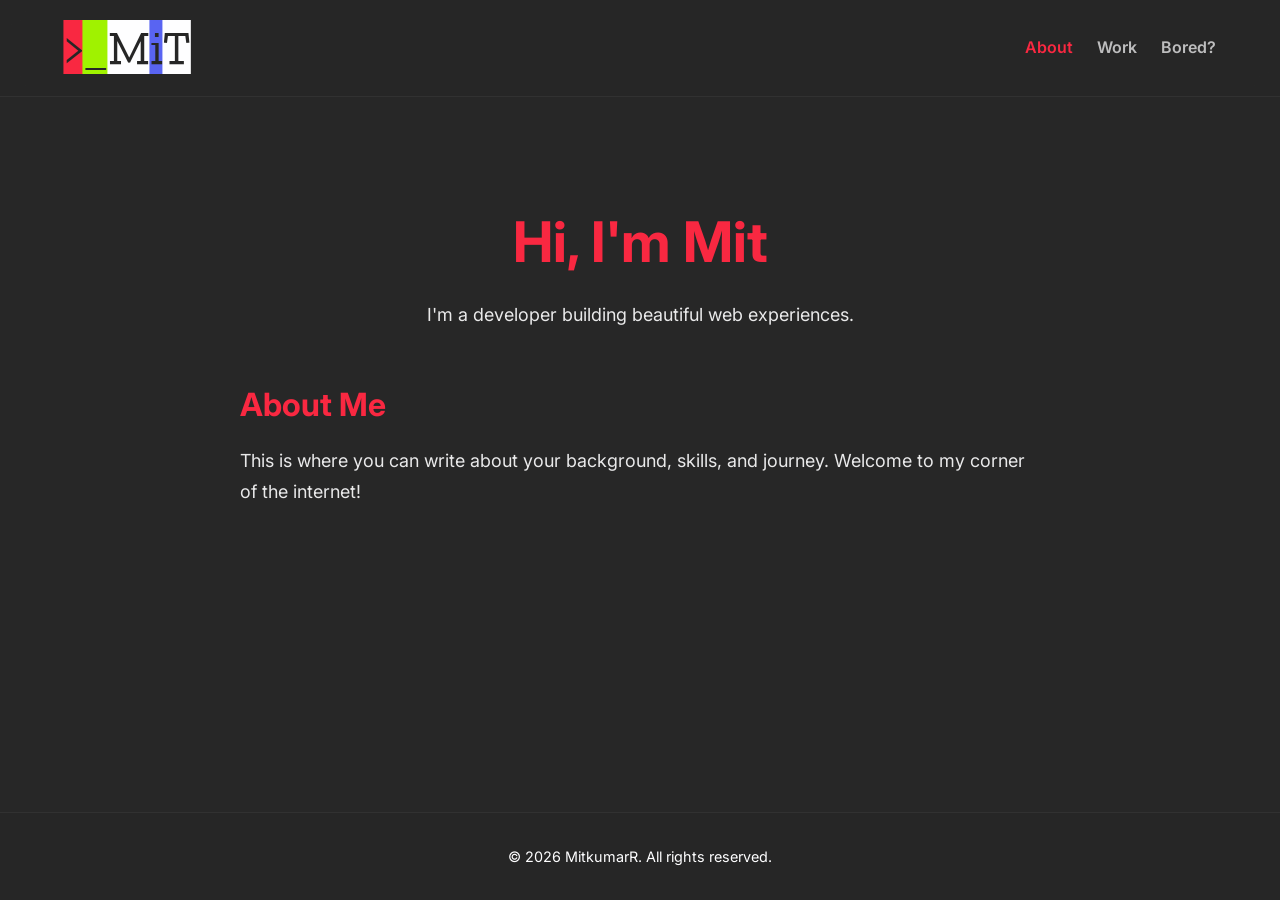
==== index.html @ 23f815d8 "Add Pages and components" ====
<!DOCTYPE html>
<html lang="en">
<head>
    <meta charset="UTF-8">
    <meta name="viewport" content="width=device-width, initial-scale=1.0">
    <title>MitkumarR - Portfolio</title>
    <link rel="preconnect" href="https://fonts.googleapis.com">
    <link rel="preconnect" href="https://fonts.gstatic.com" crossorigin>
    <link href="https://fonts.googleapis.com/css2?family=Inter:wght@400;600;700&family=Zilla+Slab+Highlight:wght@400&display=swap" rel="stylesheet">
    <link rel="stylesheet" href="style.css">
</head>
<body>
    <div id="header-placeholder"></div>

    <main>
        <div id="content-area" style="transition: opacity 0.2s ease; width: 100%;">
            <!-- Dynamic content will be loaded here -->
        </div>
    </main>

    <div id="footer-placeholder"></div>

    <script src="main.js"></script>
</body>
</html>
---- style.css ----
:root {
    --bg-color: #272727;
    --text-color: #FEFEFF;
    --primary-color: #F92841; /* Default to About color */
    --secondary-bg: rgba(39, 39, 39, 0.5); /* Slightly darker/transparent for footer */
    --border-radius: 12px;
    --transition-speed: 0.3s;
    --font-family: 'Inter', system-ui, -apple-system, sans-serif;
}

* {
    box-sizing: border-box;
    margin: 0;
    padding: 0;
}

body {
    font-family: var(--font-family);
    background-color: var(--bg-color);
    color: var(--text-color);
    line-height: 1.6;
    min-height: 100vh;
    display: flex;
    flex-direction: column;
}

::selection {
    background-color: var(--primary-color);
    color: var(--bg-color);
}

header {
    display: flex;
    justify-content: space-between;
    align-items: center;
    padding: 1.5rem 5%;
    background-color: rgba(39, 39, 39, 0.6);
    backdrop-filter: blur(12px);
    -webkit-backdrop-filter: blur(12px);
    border-bottom: 1px solid rgba(254, 254, 255, 0.05);
    position: sticky;
    top: 0;
    z-index: 100;
}

.logo {
    font-family: 'Zilla Slab Highlight', serif;
    font-size: 48px;
    font-weight: 400;
    line-height: 1;
    display: inline-block;
}

.logo span {
    display: inline-block;
    transform-origin: center;
}

.logo:hover span {
    animation: cnSpin 0.6s cubic-bezier(0.68, -0.55, 0.265, 1.55) forwards;
}

.logo:hover span:nth-child(1) { animation-delay: 0s; }
.logo:hover span:nth-child(2) { animation-delay: 0.1s; }
.logo:hover span:nth-child(3) { animation-delay: 0.2s; }
.logo:hover span:nth-child(4) { animation-delay: 0.3s; }
.logo:hover span:nth-child(5) { animation-delay: 0.4s; }

@keyframes cnSpin {
    0% { transform: perspective(400px) rotateX(0deg) scale(1); }
    50% { transform: perspective(400px) rotateX(180deg) scale(1.3); }
    100% { transform: perspective(400px) rotateX(360deg) scale(1); }
}

nav {
    display: flex;
    align-items: center;
}

.nav-links {
    display: flex;
    gap: 1.5rem;
}

.nav-links a {
    text-decoration: none;
    color: var(--text-color);
    font-weight: 600;
    transition: color 0.2s ease;
    font-size: 1rem;
    opacity: 0.7;
}

.nav-links a:hover, .nav-links a.active {
    opacity: 1;
}

/* Specific Hover & Active Colors for Nav Links */
.nav-links a[href="#aboutme"]:hover, .nav-links a[href="#aboutme"].active {
    color: #F92841;
}

.nav-links a[href="#mywork"]:hover, .nav-links a[href="#mywork"].active {
    color: #A0F200;
}

.nav-links a[href="#bored"]:hover, .nav-links a[href="#bored"].active {
    color: #5964F2;
}

main {
    flex-grow: 1;
    padding: 5rem 5%;
    display: flex;
    flex-direction: column;
    align-items: center;
    text-align: center;
}

/* Page Content */
.page-content {
    animation: fadeIn 0.5s ease-out;
    text-align: left;
    max-width: 800px;
    width: 100%;
    margin: 0 auto;
    padding: 2rem 0;
}

.page-content h1, .page-content h2 {
    color: var(--primary-color);
    margin-bottom: 1.5rem;
    transition: color var(--transition-speed) ease;
}

.page-content h1 {
    font-size: 3.5rem;
    font-weight: 700;
    line-height: 1.2;
}

.page-content p {
    font-size: 1.125rem;
    color: var(--text-color);
    line-height: 1.7;
    opacity: 0.9;
}

@keyframes fadeIn {
    from {
        opacity: 0;
        transform: translateY(20px);
    }
    to {
        opacity: 1;
        transform: translateY(0);
    }
}

footer {
    padding: 2rem 5%;
    text-align: center;
    background-color: var(--secondary-bg);
    color: var(--text-color);
    margin-top: auto;
    font-size: 0.9rem;
    border-top: 1px solid rgba(254, 254, 255, 0.05);
}
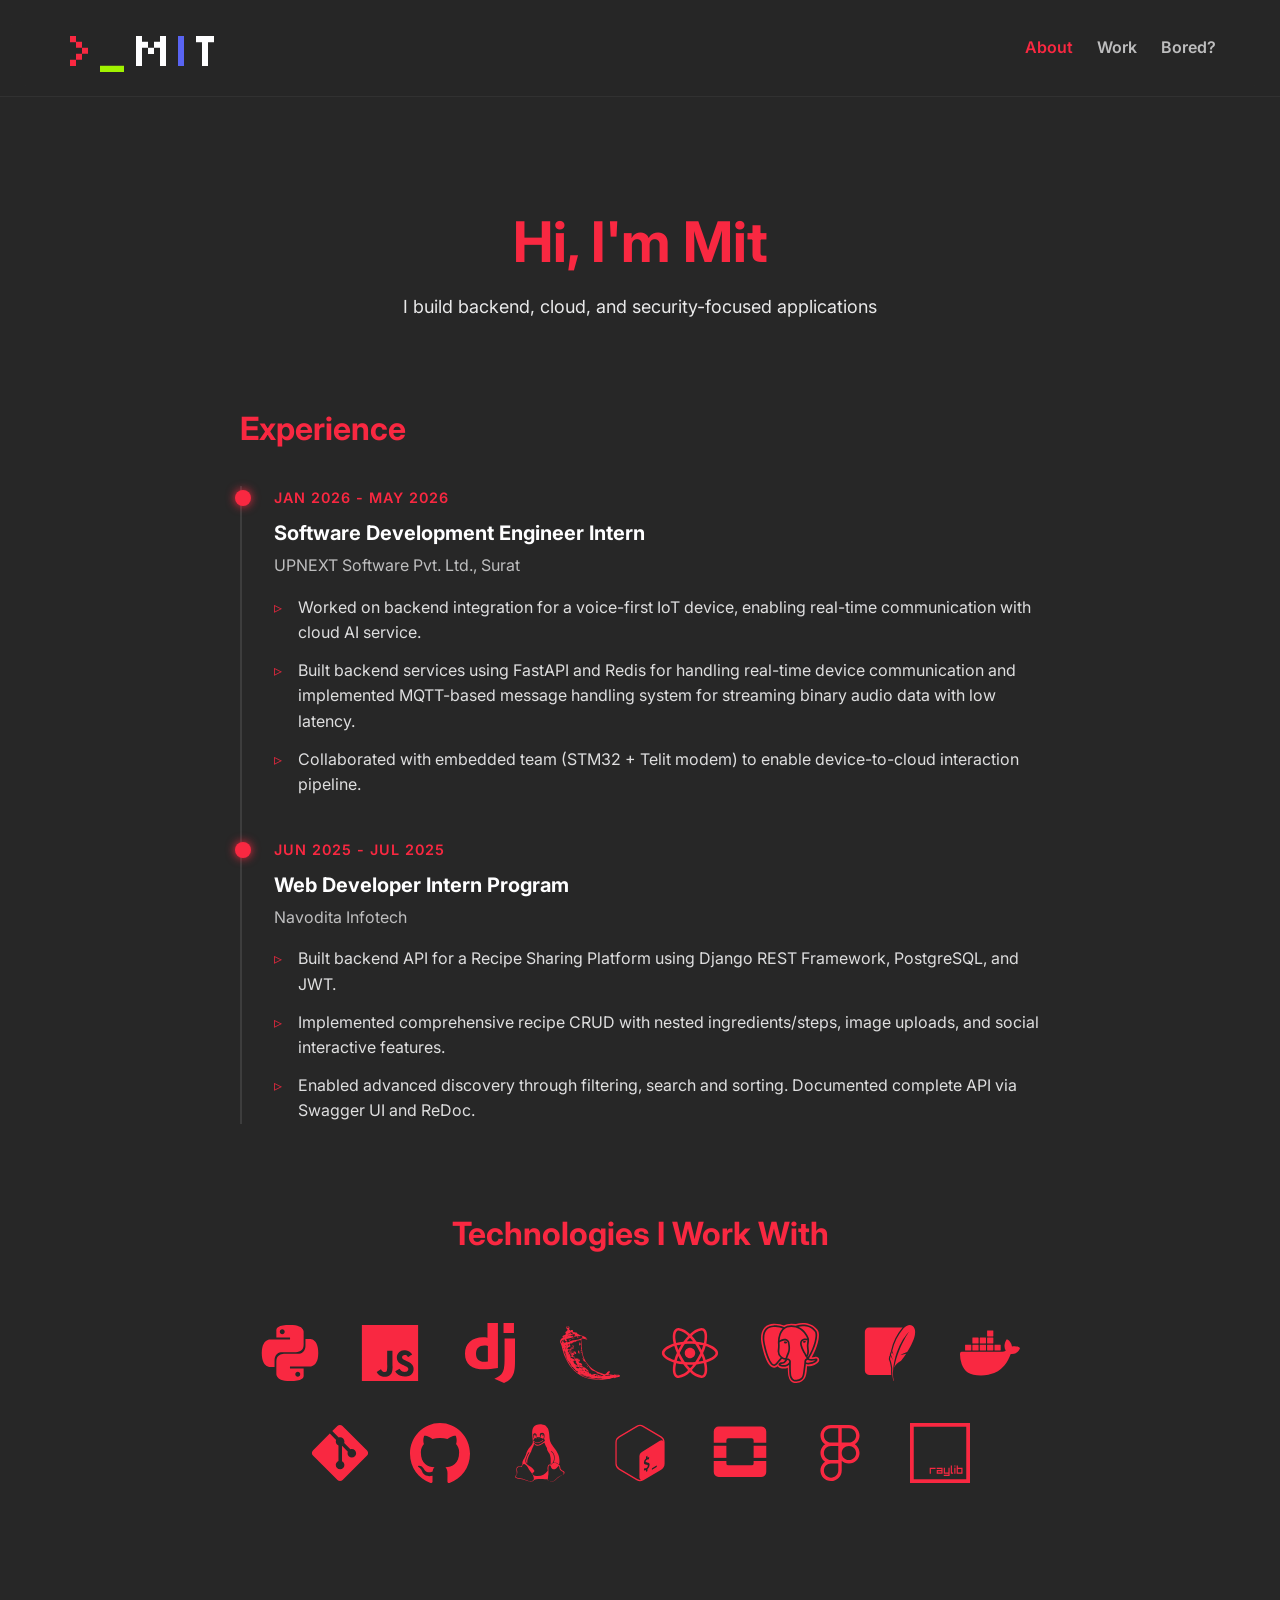
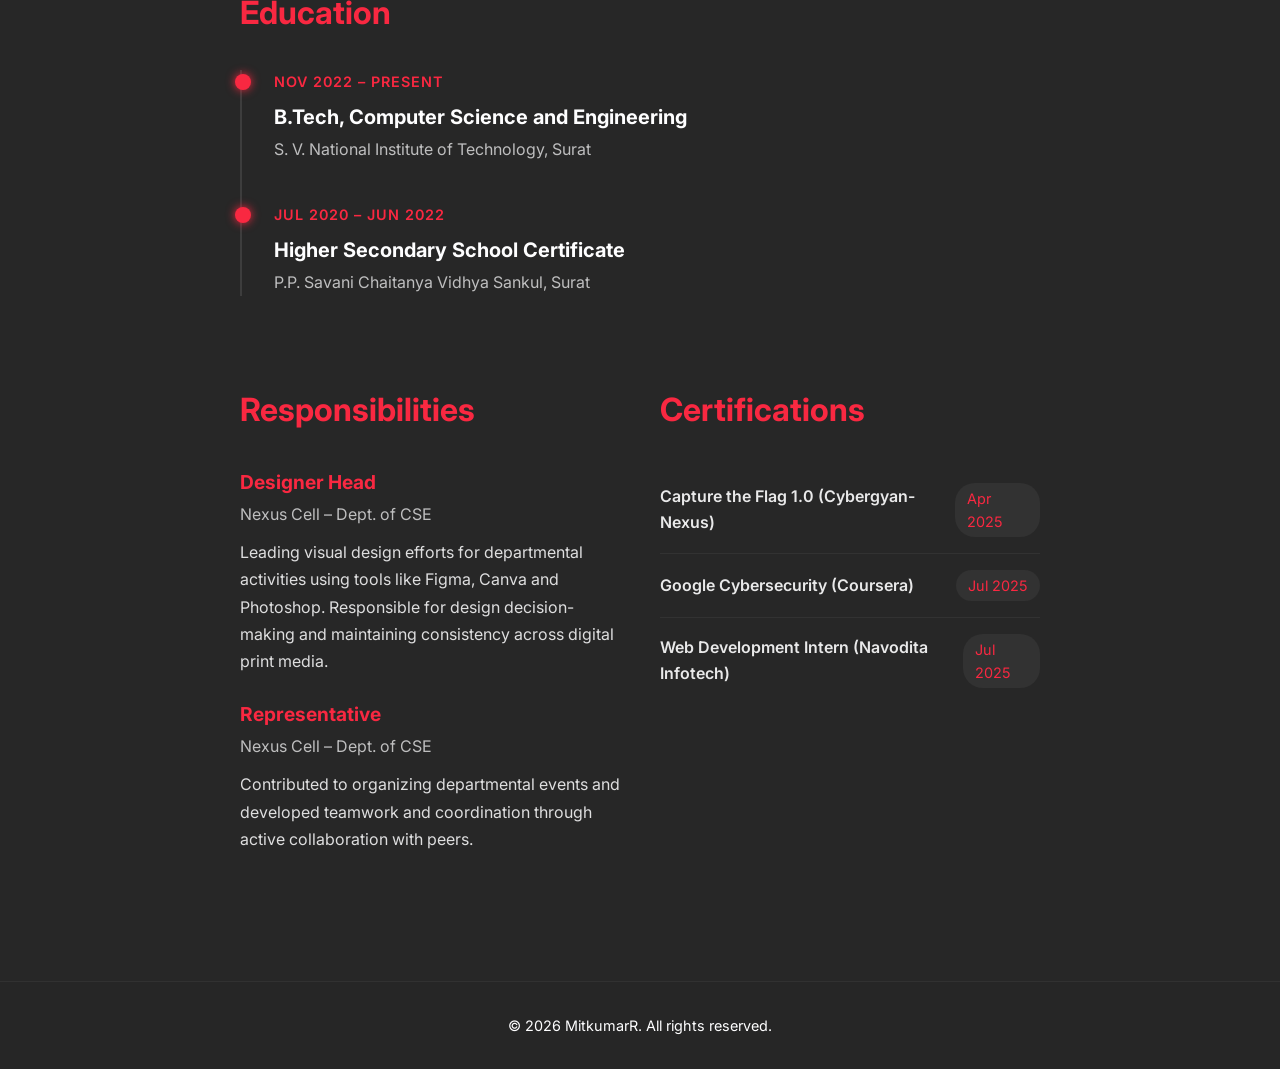
==== commit 38ca4279: "Add Content in About page" ====
--- a/index.html
+++ b/index.html
@@ -6,7 +6,7 @@
     <title>MitkumarR - Portfolio</title>
     <link rel="preconnect" href="https://fonts.googleapis.com">
     <link rel="preconnect" href="https://fonts.gstatic.com" crossorigin>
-    <link href="https://fonts.googleapis.com/css2?family=Inter:wght@400;600;700&family=Zilla+Slab+Highlight:wght@400&display=swap" rel="stylesheet">
+    <link href="https://fonts.googleapis.com/css2?family=Inter:wght@400;600;700&family=Silkscreen:wght@400;700&display=swap" rel="stylesheet">
     <link rel="stylesheet" href="style.css">
 </head>
 <body>
--- a/style.css
+++ b/style.css
@@ -44,32 +44,11 @@
 }
 
 .logo {
-    font-family: 'Zilla Slab Highlight', serif;
+    font-family: 'Silkscreen', sans-serif;
     font-size: 48px;
     font-weight: 400;
     line-height: 1;
     display: inline-block;
-}
-
-.logo span {
-    display: inline-block;
-    transform-origin: center;
-}
-
-.logo:hover span {
-    animation: cnSpin 0.6s cubic-bezier(0.68, -0.55, 0.265, 1.55) forwards;
-}
-
-.logo:hover span:nth-child(1) { animation-delay: 0s; }
-.logo:hover span:nth-child(2) { animation-delay: 0.1s; }
-.logo:hover span:nth-child(3) { animation-delay: 0.2s; }
-.logo:hover span:nth-child(4) { animation-delay: 0.3s; }
-.logo:hover span:nth-child(5) { animation-delay: 0.4s; }
-
-@keyframes cnSpin {
-    0% { transform: perspective(400px) rotateX(0deg) scale(1); }
-    50% { transform: perspective(400px) rotateX(180deg) scale(1.3); }
-    100% { transform: perspective(400px) rotateX(360deg) scale(1); }
 }
 
 nav {
@@ -166,3 +145,237 @@
     font-size: 0.9rem;
     border-top: 1px solid rgba(254, 254, 255, 0.05);
 }
+
+/* About Page Specifics */
+.about-hero {
+    margin-bottom: 4rem;
+    text-align: center;
+}
+
+.subtitle {
+    font-size: 1.25rem;
+    color: var(--text-color);
+    opacity: 0.8;
+    margin-top: -0.5rem;
+}
+
+.about-grid {
+    display: flex;
+    flex-direction: column;
+    gap: 2.5rem;
+}
+
+.card {
+    padding: 1rem 0;
+}
+
+.card h2 {
+    font-size: 2rem;
+    margin-bottom: 2rem;
+}
+
+/* Skills */
+.skill-category {
+    margin-bottom: 1.5rem;
+}
+
+.skill-category h3 {
+    font-size: 1.2rem;
+    color: var(--text-color);
+    margin-bottom: 1rem;
+    opacity: 0.9;
+}
+
+.skill-tags {
+    display: flex;
+    flex-wrap: wrap;
+    gap: 0.75rem;
+}
+
+.tag {
+    background-color: rgba(255, 255, 255, 0.05);
+    color: var(--text-color);
+    padding: 0.5rem 1rem;
+    border-radius: 20px;
+    font-size: 0.9rem;
+    border: 1px solid rgba(255, 255, 255, 0.1);
+    transition: all var(--transition-speed) ease;
+}
+
+.tag:hover {
+    background-color: var(--primary-color);
+    border-color: var(--primary-color);
+    color: var(--bg-color);
+    font-weight: 600;
+}
+
+/* Timeline */
+.timeline {
+    position: relative;
+    padding-left: 2rem;
+    border-left: 2px solid rgba(255, 255, 255, 0.1);
+}
+
+.timeline-item {
+    position: relative;
+    margin-bottom: 2.5rem;
+}
+
+.timeline-item:last-child {
+    margin-bottom: 0;
+}
+
+.timeline-item::before {
+    content: '';
+    position: absolute;
+    left: -2.45rem;
+    top: 0.25rem;
+    width: 1rem;
+    height: 1rem;
+    background-color: var(--primary-color);
+    border-radius: 50%;
+    box-shadow: 0 0 10px var(--primary-color);
+}
+
+.timeline-date {
+    font-size: 0.9rem;
+    color: var(--primary-color);
+    font-weight: 600;
+    margin-bottom: 0.5rem;
+    letter-spacing: 1px;
+    text-transform: uppercase;
+}
+
+.timeline-content h3 {
+    font-size: 1.25rem;
+    margin-bottom: 0.25rem;
+    color: var(--text-color);
+}
+
+.timeline-content h4 {
+    font-size: 1rem;
+    color: var(--text-color);
+    opacity: 0.7;
+    font-weight: 400;
+    margin-bottom: 1rem;
+}
+
+.timeline-content ul {
+    list-style-type: none;
+    padding: 0;
+}
+
+.timeline-content ul li {
+    position: relative;
+    padding-left: 1.5rem;
+    margin-bottom: 0.75rem;
+    color: var(--text-color);
+    opacity: 0.85;
+    line-height: 1.6;
+}
+
+.timeline-content ul li::before {
+    content: '▹';
+    position: absolute;
+    left: 0;
+    color: var(--primary-color);
+}
+
+/* Responsibilities & Certifications */
+.card-row {
+    display: flex;
+    gap: 2.5rem;
+    flex-wrap: wrap;
+}
+
+.flex-1 {
+    flex: 1;
+    min-width: 300px;
+}
+
+.responsibility-item h3 {
+    font-size: 1.2rem;
+    color: var(--primary-color);
+    margin-bottom: 0.25rem;
+}
+
+.responsibility-item h4 {
+    font-size: 1rem;
+    color: var(--text-color);
+    opacity: 0.7;
+    font-weight: 400;
+    margin-bottom: 0.75rem;
+}
+
+.responsibility-item p {
+    font-size: 1rem;
+    opacity: 0.85;
+}
+
+.mt-3 {
+    margin-top: 1.5rem;
+}
+
+.cert-list {
+    list-style: none;
+    padding: 0;
+}
+
+.cert-list li {
+    display: flex;
+    justify-content: space-between;
+    align-items: center;
+    padding: 1rem 0;
+    border-bottom: 1px solid rgba(255, 255, 255, 0.05);
+}
+
+.cert-list li:last-child {
+    border-bottom: none;
+}
+
+.cert-name {
+    font-weight: 600;
+    color: var(--text-color);
+    opacity: 0.9;
+}
+
+.cert-date {
+    font-size: 0.9rem;
+    color: var(--primary-color);
+    background: rgba(255, 255, 255, 0.05);
+    padding: 0.25rem 0.75rem;
+    border-radius: 20px;
+}
+
+/* Tech Logos */
+.text-center {
+    text-align: center;
+}
+
+.tech-logos-container {
+    display: flex;
+    flex-wrap: wrap;
+    justify-content: center;
+    gap: 2.5rem;
+    padding: 2rem 0;
+}
+
+.tech-logo {
+    width: 60px;
+    height: 60px;
+    background-color: var(--primary-color);
+    -webkit-mask-size: contain;
+    mask-size: contain;
+    -webkit-mask-repeat: no-repeat;
+    mask-repeat: no-repeat;
+    -webkit-mask-position: center;
+    mask-position: center;
+    transition: transform 0.3s ease, filter 0.3s ease;
+    cursor: pointer;
+    filter: drop-shadow(0 4px 6px rgba(0, 0, 0, 0.3));
+}
+
+.tech-logo:hover {
+    transform: scale(1.15);
+    filter: drop-shadow(0 8px 12px var(--primary-color));
+}
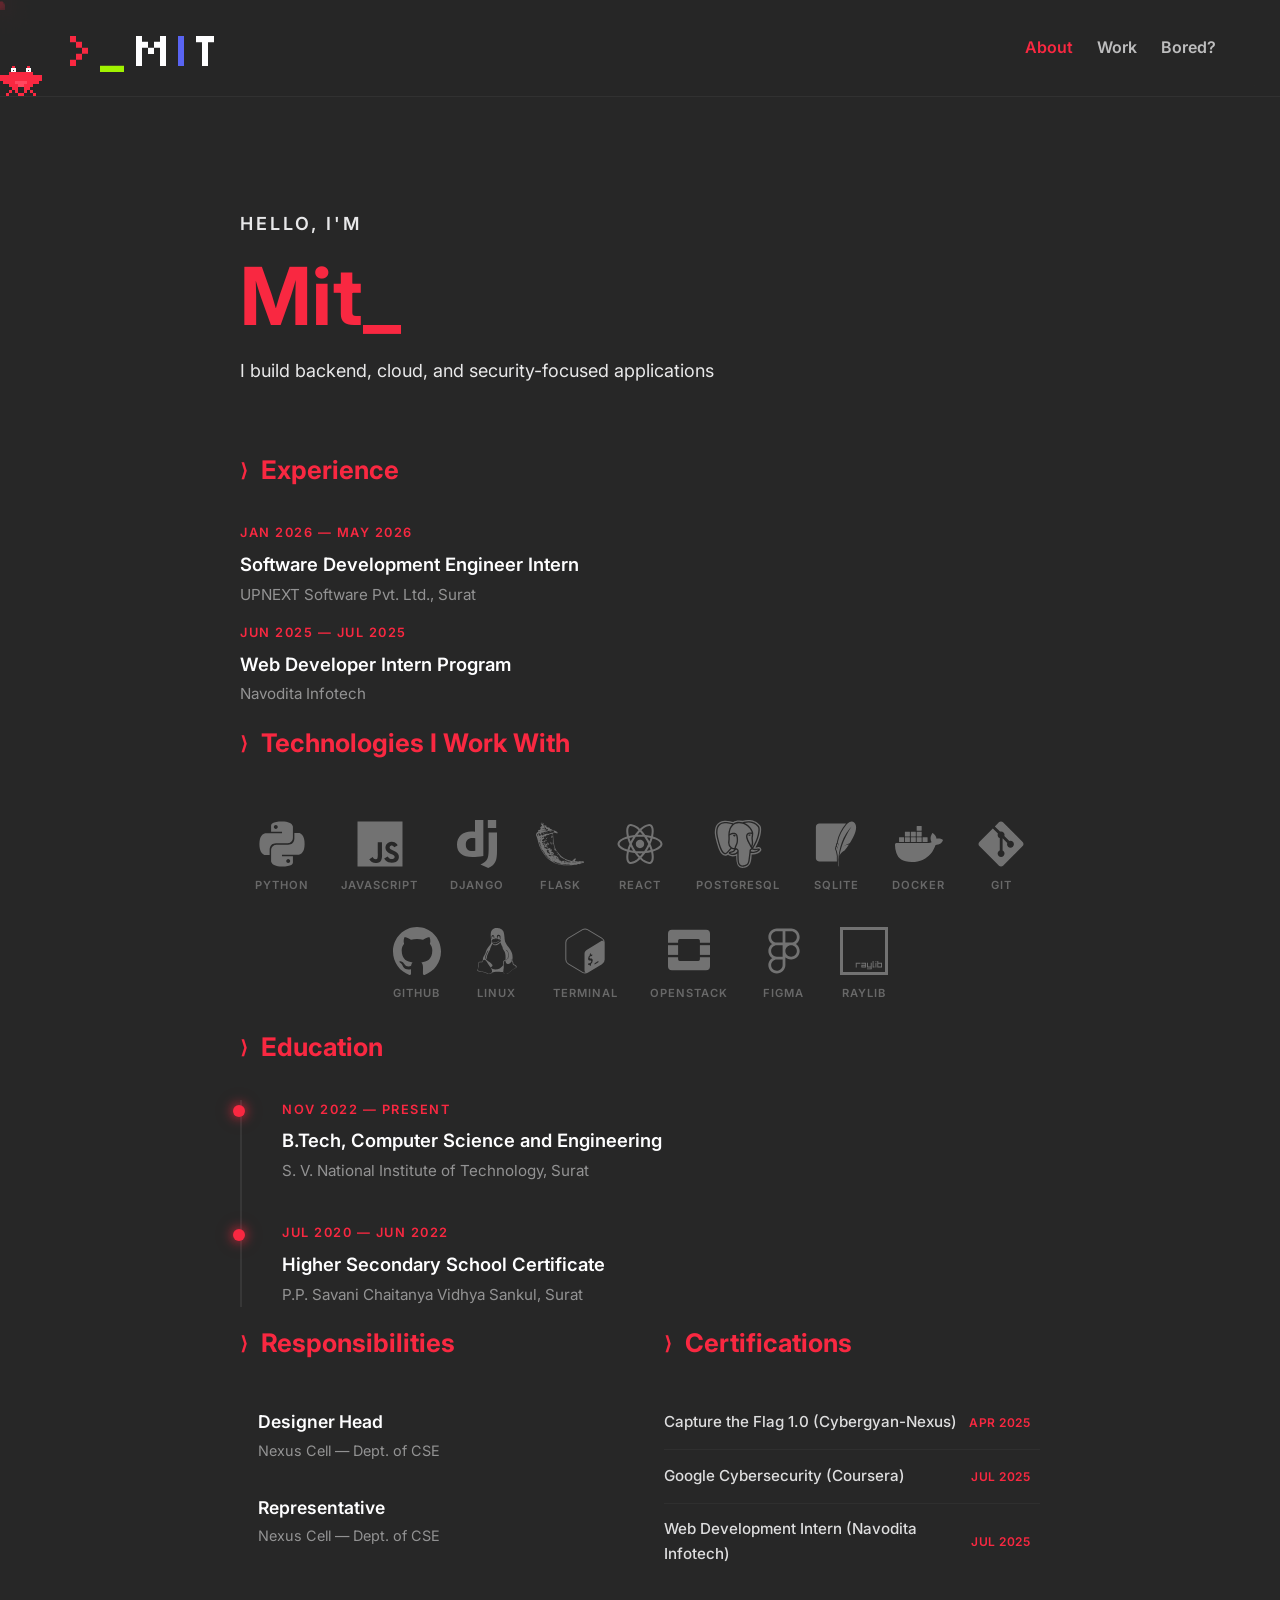
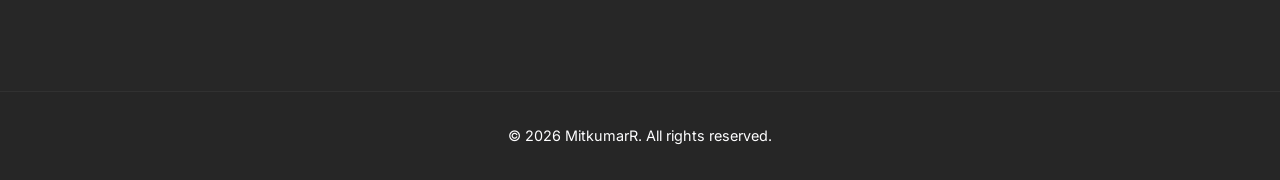
==== commit c2786a21: "Add Animation in About page" ====
--- a/index.html
+++ b/index.html
@@ -10,6 +10,9 @@
     <link rel="stylesheet" href="style.css">
 </head>
 <body>
+    <!-- Pixel particle canvas background -->
+    <canvas id="pixel-canvas"></canvas>
+
     <div id="header-placeholder"></div>
 
     <main>
@@ -20,6 +23,7 @@
 
     <div id="footer-placeholder"></div>
 
+    <script src="pixels.js"></script>
     <script src="main.js"></script>
 </body>
 </html>
--- a/style.css
+++ b/style.css
@@ -1,8 +1,10 @@
 :root {
     --bg-color: #272727;
     --text-color: #FEFEFF;
-    --primary-color: #F92841; /* Default to About color */
-    --secondary-bg: rgba(39, 39, 39, 0.5); /* Slightly darker/transparent for footer */
+    --primary-color: #F92841;
+    /* Default to About color */
+    --secondary-bg: rgba(39, 39, 39, 0.5);
+    /* Slightly darker/transparent for footer */
     --border-radius: 12px;
     --transition-speed: 0.3s;
     --font-family: 'Inter', system-ui, -apple-system, sans-serif;
@@ -22,6 +24,13 @@
     min-height: 100vh;
     display: flex;
     flex-direction: column;
+    /* Pixel arrow cursor */
+    cursor: url("data:image/svg+xml,%3Csvg xmlns='http://www.w3.org/2000/svg' width='24' height='24' viewBox='0 0 24 24'%3E%3Crect x='0' y='0' width='4' height='4' fill='%23FEFEFF'/%3E%3Crect x='0' y='4' width='4' height='4' fill='%23FEFEFF'/%3E%3Crect x='4' y='4' width='4' height='4' fill='%23FEFEFF'/%3E%3Crect x='0' y='8' width='4' height='4' fill='%23FEFEFF'/%3E%3Crect x='4' y='8' width='4' height='4' fill='%23FEFEFF'/%3E%3Crect x='8' y='8' width='4' height='4' fill='%23FEFEFF'/%3E%3Crect x='0' y='12' width='4' height='4' fill='%23FEFEFF'/%3E%3Crect x='4' y='12' width='4' height='4' fill='%23FEFEFF'/%3E%3Crect x='8' y='12' width='4' height='4' fill='%23FEFEFF'/%3E%3Crect x='12' y='12' width='4' height='4' fill='%23FEFEFF'/%3E%3Crect x='0' y='16' width='4' height='4' fill='%23FEFEFF'/%3E%3Crect x='8' y='16' width='4' height='4' fill='%23FEFEFF'/%3E%3Crect x='0' y='20' width='4' height='4' fill='%23FEFEFF'/%3E%3C/svg%3E") 0 0, auto;
+}
+
+/* Pixel pointer for interactive elements */
+a, button, .tag, .hero-tag, .tech-logo-wrapper, .nav-links a, .logo {
+    cursor: url("data:image/svg+xml,%3Csvg xmlns='http://www.w3.org/2000/svg' width='24' height='24' viewBox='0 0 24 24'%3E%3Crect x='8' y='0' width='4' height='4' fill='%23F92841'/%3E%3Crect x='8' y='4' width='4' height='4' fill='%23F92841'/%3E%3Crect x='8' y='8' width='4' height='4' fill='%23F92841'/%3E%3Crect x='0' y='12' width='4' height='4' fill='%23F92841'/%3E%3Crect x='4' y='8' width='4' height='4' fill='%23F92841'/%3E%3Crect x='4' y='12' width='4' height='4' fill='%23F92841'/%3E%3Crect x='8' y='12' width='4' height='4' fill='%23FEFEFF'/%3E%3Crect x='12' y='8' width='4' height='4' fill='%23F92841'/%3E%3Crect x='12' y='12' width='4' height='4' fill='%23FEFEFF'/%3E%3Crect x='16' y='8' width='4' height='4' fill='%23F92841'/%3E%3Crect x='16' y='12' width='4' height='4' fill='%23FEFEFF'/%3E%3Crect x='0' y='16' width='4' height='4' fill='%23F92841'/%3E%3Crect x='4' y='16' width='4' height='4' fill='%23F92841'/%3E%3Crect x='8' y='16' width='4' height='4' fill='%23FEFEFF'/%3E%3Crect x='12' y='16' width='4' height='4' fill='%23FEFEFF'/%3E%3Crect x='16' y='16' width='4' height='4' fill='%23F92841'/%3E%3Crect x='4' y='20' width='4' height='4' fill='%23F92841'/%3E%3Crect x='8' y='20' width='4' height='4' fill='%23F92841'/%3E%3Crect x='12' y='20' width='4' height='4' fill='%23F92841'/%3E%3Crect x='16' y='20' width='4' height='4' fill='%23F92841'/%3E%3C/svg%3E") 6 0, pointer;
 }
 
 ::selection {
@@ -29,6 +38,25 @@
     color: var(--bg-color);
 }
 
+/* Scrollbar */
+::-webkit-scrollbar {
+    width: 6px;
+}
+
+::-webkit-scrollbar-track {
+    background: var(--bg-color);
+}
+
+::-webkit-scrollbar-thumb {
+    background: rgba(254, 254, 255, 0.15);
+    border-radius: 3px;
+}
+
+::-webkit-scrollbar-thumb:hover {
+    background: var(--primary-color);
+}
+
+/* Header */
 header {
     display: flex;
     justify-content: space-between;
@@ -70,20 +98,24 @@
     opacity: 0.7;
 }
 
-.nav-links a:hover, .nav-links a.active {
+.nav-links a:hover,
+.nav-links a.active {
     opacity: 1;
 }
 
 /* Specific Hover & Active Colors for Nav Links */
-.nav-links a[href="#aboutme"]:hover, .nav-links a[href="#aboutme"].active {
+.nav-links a[href="#aboutme"]:hover,
+.nav-links a[href="#aboutme"].active {
     color: #F92841;
 }
 
-.nav-links a[href="#mywork"]:hover, .nav-links a[href="#mywork"].active {
+.nav-links a[href="#mywork"]:hover,
+.nav-links a[href="#mywork"].active {
     color: #A0F200;
 }
 
-.nav-links a[href="#bored"]:hover, .nav-links a[href="#bored"].active {
+.nav-links a[href="#bored"]:hover,
+.nav-links a[href="#bored"].active {
     color: #5964F2;
 }
 
@@ -106,7 +138,8 @@
     padding: 2rem 0;
 }
 
-.page-content h1, .page-content h2 {
+.page-content h1,
+.page-content h2 {
     color: var(--primary-color);
     margin-bottom: 1.5rem;
     transition: color var(--transition-speed) ease;
@@ -130,10 +163,24 @@
         opacity: 0;
         transform: translateY(20px);
     }
+
     to {
         opacity: 1;
         transform: translateY(0);
     }
+}
+
+/* Scroll Reveal */
+.reveal {
+    opacity: 0;
+    transform: translateY(30px);
+    transition: opacity 0.6s cubic-bezier(0.16, 1, 0.3, 1),
+                transform 0.6s cubic-bezier(0.16, 1, 0.3, 1);
+}
+
+.reveal.revealed {
+    opacity: 1;
+    transform: translateY(0);
 }
 
 footer {
@@ -146,79 +193,124 @@
     border-top: 1px solid rgba(254, 254, 255, 0.05);
 }
 
-/* About Page Specifics */
+/* ============================
+   About Page — Hero
+   ============================ */
 .about-hero {
     margin-bottom: 4rem;
-    text-align: center;
+    text-align: left;
+}
+
+.hero-greeting {
+    font-size: 1rem;
+    text-transform: uppercase;
+    letter-spacing: 3px;
+    opacity: 0.5;
+    margin-bottom: 0.75rem;
+    font-weight: 600;
+}
+
+.about-hero h1 {
+    font-size: clamp(3rem, 8vw, 5rem);
+    font-weight: 700;
+    line-height: 1.1;
+    margin-bottom: 1rem;
+}
+
+.cursor {
+    color: var(--primary-color);
+    animation: blink 1s step-end infinite;
+}
+
+@keyframes blink {
+    50% { opacity: 0; }
 }
 
 .subtitle {
-    font-size: 1.25rem;
-    color: var(--text-color);
-    opacity: 0.8;
-    margin-top: -0.5rem;
-}
-
-.about-grid {
-    display: flex;
-    flex-direction: column;
-    gap: 2.5rem;
-}
-
-.card {
-    padding: 1rem 0;
-}
-
-.card h2 {
-    font-size: 2rem;
-    margin-bottom: 2rem;
-}
-
-/* Skills */
-.skill-category {
+    font-size: 1.2rem;
+    color: var(--text-color);
+    opacity: 0.6;
     margin-bottom: 1.5rem;
-}
-
-.skill-category h3 {
-    font-size: 1.2rem;
-    color: var(--text-color);
-    margin-bottom: 1rem;
-    opacity: 0.9;
-}
-
-.skill-tags {
+    max-width: 500px;
+}
+
+.hero-tags {
     display: flex;
     flex-wrap: wrap;
     gap: 0.75rem;
-}
-
-.tag {
-    background-color: rgba(255, 255, 255, 0.05);
-    color: var(--text-color);
-    padding: 0.5rem 1rem;
-    border-radius: 20px;
-    font-size: 0.9rem;
-    border: 1px solid rgba(255, 255, 255, 0.1);
-    transition: all var(--transition-speed) ease;
-}
-
-.tag:hover {
+    margin-top: 1.5rem;
+}
+
+.hero-tag {
+    font-size: 0.8rem;
+    text-transform: uppercase;
+    letter-spacing: 1.5px;
+    font-weight: 600;
+    color: var(--primary-color);
+    border: 1px solid var(--primary-color);
+    padding: 0.4rem 1rem;
+    border-radius: 4px;
+    transition: all 0.3s ease;
+}
+
+.hero-tag:hover {
     background-color: var(--primary-color);
-    border-color: var(--primary-color);
     color: var(--bg-color);
-    font-weight: 600;
-}
-
-/* Timeline */
+}
+
+/* ============================
+   Section Headings
+   ============================ */
+.section-heading {
+    font-size: 1.6rem;
+    margin-bottom: 2rem;
+    display: flex;
+    align-items: center;
+    gap: 0.75rem;
+}
+
+.heading-icon {
+    color: var(--primary-color);
+    font-size: 1.2rem;
+    font-weight: 700;
+}
+
+/* ============================
+   Layout
+   ============================ */
+.about-grid {
+    display: flex;
+    flex-direction: column;
+    gap: 3.5rem;
+}
+
+.card {
+    padding: 0;
+}
+
+.card h2 {
+    font-size: 1.6rem;
+    margin-bottom: 2rem;
+}
+
+/* ============================
+   Timeline
+   ============================ */
 .timeline {
     position: relative;
     padding-left: 2rem;
-    border-left: 2px solid rgba(255, 255, 255, 0.1);
+    border-left: 2px solid rgba(255, 255, 255, 0.08);
 }
 
 .timeline-item {
     position: relative;
     margin-bottom: 2.5rem;
+    padding-left: 0.5rem;
+    transition: transform 0.3s ease;
+}
+
+.timeline-item:hover {
+    transform: translateX(6px);
 }
 
 .timeline-item:last-child {
@@ -228,34 +320,44 @@
 .timeline-item::before {
     content: '';
     position: absolute;
-    left: -2.45rem;
-    top: 0.25rem;
-    width: 1rem;
-    height: 1rem;
+    left: -2.55rem;
+    top: 0.35rem;
+    width: 0.75rem;
+    height: 0.75rem;
     background-color: var(--primary-color);
     border-radius: 50%;
-    box-shadow: 0 0 10px var(--primary-color);
+    box-shadow: 0 0 12px var(--primary-color),
+                0 0 24px rgba(249, 40, 65, 0.2);
+    transition: box-shadow 0.3s ease, transform 0.3s ease;
+}
+
+.timeline-item:hover::before {
+    box-shadow: 0 0 16px var(--primary-color),
+                0 0 32px rgba(249, 40, 65, 0.4);
+    transform: scale(1.3);
 }
 
 .timeline-date {
-    font-size: 0.9rem;
-    color: var(--primary-color);
-    font-weight: 600;
-    margin-bottom: 0.5rem;
-    letter-spacing: 1px;
+    font-size: 0.8rem;
+    color: var(--primary-color);
+    font-weight: 600;
+    margin-bottom: 0.4rem;
+    letter-spacing: 1.5px;
     text-transform: uppercase;
+    font-family: 'Inter', monospace;
 }
 
 .timeline-content h3 {
-    font-size: 1.25rem;
-    margin-bottom: 0.25rem;
-    color: var(--text-color);
+    font-size: 1.15rem;
+    margin-bottom: 0.2rem;
+    color: var(--text-color);
+    font-weight: 600;
 }
 
 .timeline-content h4 {
-    font-size: 1rem;
-    color: var(--text-color);
-    opacity: 0.7;
+    font-size: 0.95rem;
+    color: var(--text-color);
+    opacity: 0.5;
     font-weight: 400;
     margin-bottom: 1rem;
 }
@@ -281,73 +383,9 @@
     color: var(--primary-color);
 }
 
-/* Responsibilities & Certifications */
-.card-row {
-    display: flex;
-    gap: 2.5rem;
-    flex-wrap: wrap;
-}
-
-.flex-1 {
-    flex: 1;
-    min-width: 300px;
-}
-
-.responsibility-item h3 {
-    font-size: 1.2rem;
-    color: var(--primary-color);
-    margin-bottom: 0.25rem;
-}
-
-.responsibility-item h4 {
-    font-size: 1rem;
-    color: var(--text-color);
-    opacity: 0.7;
-    font-weight: 400;
-    margin-bottom: 0.75rem;
-}
-
-.responsibility-item p {
-    font-size: 1rem;
-    opacity: 0.85;
-}
-
-.mt-3 {
-    margin-top: 1.5rem;
-}
-
-.cert-list {
-    list-style: none;
-    padding: 0;
-}
-
-.cert-list li {
-    display: flex;
-    justify-content: space-between;
-    align-items: center;
-    padding: 1rem 0;
-    border-bottom: 1px solid rgba(255, 255, 255, 0.05);
-}
-
-.cert-list li:last-child {
-    border-bottom: none;
-}
-
-.cert-name {
-    font-weight: 600;
-    color: var(--text-color);
-    opacity: 0.9;
-}
-
-.cert-date {
-    font-size: 0.9rem;
-    color: var(--primary-color);
-    background: rgba(255, 255, 255, 0.05);
-    padding: 0.25rem 0.75rem;
-    border-radius: 20px;
-}
-
-/* Tech Logos */
+/* ============================
+   Tech Logos
+   ============================ */
 .text-center {
     text-align: center;
 }
@@ -356,26 +394,302 @@
     display: flex;
     flex-wrap: wrap;
     justify-content: center;
-    gap: 2.5rem;
-    padding: 2rem 0;
+    gap: 2rem;
+    padding: 1.5rem 0;
+}
+
+.tech-logo-wrapper {
+    display: flex;
+    flex-direction: column;
+    align-items: center;
+    gap: 0.6rem;
+    transition: transform 0.3s ease;
+}
+
+.tech-logo-wrapper:hover {
+    transform: translateY(-6px);
 }
 
 .tech-logo {
-    width: 60px;
-    height: 60px;
-    background-color: var(--primary-color);
+    width: 48px;
+    height: 48px;
+    background-color: rgba(254, 254, 255, 0.35);
     -webkit-mask-size: contain;
     mask-size: contain;
     -webkit-mask-repeat: no-repeat;
     mask-repeat: no-repeat;
     -webkit-mask-position: center;
     mask-position: center;
-    transition: transform 0.3s ease, filter 0.3s ease;
+    transition: background-color 0.3s ease, filter 0.3s ease;
     cursor: pointer;
-    filter: drop-shadow(0 4px 6px rgba(0, 0, 0, 0.3));
-}
-
-.tech-logo:hover {
-    transform: scale(1.15);
-    filter: drop-shadow(0 8px 12px var(--primary-color));
-}
+}
+
+.tech-logo-wrapper:hover .tech-logo {
+    background-color: var(--primary-color);
+    filter: drop-shadow(0 4px 12px var(--primary-color));
+}
+
+.tech-label {
+    font-size: 0.7rem;
+    text-transform: uppercase;
+    letter-spacing: 1px;
+    opacity: 0.3;
+    color: var(--text-color);
+    font-weight: 600;
+    transition: opacity 0.3s ease, color 0.3s ease;
+}
+
+.tech-logo-wrapper:hover .tech-label {
+    opacity: 1;
+    color: var(--primary-color);
+}
+
+/* ============================
+   Responsibilities & Certs
+   ============================ */
+.card-row {
+    display: flex;
+    gap: 3rem;
+    flex-wrap: wrap;
+}
+
+.flex-1 {
+    flex: 1;
+    min-width: 280px;
+}
+
+.responsibility-item {
+    padding: 0.75rem 0;
+    border-left: 2px solid transparent;
+    padding-left: 1rem;
+    transition: border-color 0.3s ease;
+}
+
+.responsibility-item:hover {
+    border-left-color: var(--primary-color);
+}
+
+.responsibility-item h3 {
+    font-size: 1.1rem;
+    color: var(--text-color);
+    margin-bottom: 0.15rem;
+    font-weight: 600;
+}
+
+.responsibility-item h4 {
+    font-size: 0.9rem;
+    color: var(--text-color);
+    opacity: 0.5;
+    font-weight: 400;
+}
+
+.responsibility-item p {
+    font-size: 1rem;
+    opacity: 0.85;
+}
+
+.mt-3 {
+    margin-top: 0.5rem;
+}
+
+.cert-list {
+    list-style: none;
+    padding: 0;
+}
+
+.cert-list li {
+    display: flex;
+    justify-content: space-between;
+    align-items: center;
+    padding: 0.85rem 0;
+    border-bottom: 1px solid rgba(255, 255, 255, 0.04);
+    transition: padding-left 0.3s ease, border-color 0.3s ease;
+}
+
+.cert-list li:hover {
+    padding-left: 0.5rem;
+    border-bottom-color: rgba(255, 255, 255, 0.1);
+}
+
+.cert-list li:last-child {
+    border-bottom: none;
+}
+
+.cert-name {
+    font-weight: 500;
+    color: var(--text-color);
+    opacity: 0.85;
+    font-size: 0.95rem;
+}
+
+.cert-date {
+    font-size: 0.75rem;
+    color: var(--primary-color);
+    padding: 0.2rem 0.6rem;
+    border-radius: 4px;
+    font-weight: 600;
+    letter-spacing: 0.5px;
+    text-transform: uppercase;
+    white-space: nowrap;
+}
+
+/* ============================
+   Skills (legacy / reusable)
+   ============================ */
+.skill-category {
+    margin-bottom: 1.5rem;
+}
+
+.skill-category h3 {
+    font-size: 1.2rem;
+    color: var(--text-color);
+    margin-bottom: 1rem;
+    opacity: 0.9;
+}
+
+.skill-tags {
+    display: flex;
+    flex-wrap: wrap;
+    gap: 0.75rem;
+}
+
+.tag {
+    background-color: rgba(255, 255, 255, 0.05);
+    color: var(--text-color);
+    padding: 0.5rem 1rem;
+    border-radius: 20px;
+    font-size: 0.9rem;
+    border: 1px solid rgba(255, 255, 255, 0.1);
+    transition: all var(--transition-speed) ease;
+}
+
+.tag:hover {
+    background-color: var(--primary-color);
+    border-color: var(--primary-color);
+    color: var(--bg-color);
+    font-weight: 600;
+}
+
+/* ============================
+   Responsive
+   ============================ */
+@media (max-width: 768px) {
+    main {
+        padding: 4rem 5%;
+    }
+
+    .about-hero h1 {
+        font-size: 2.5rem;
+    }
+
+    .card-row {
+        flex-direction: column;
+        gap: 2rem;
+    }
+
+    .tech-logos-container {
+        gap: 1.5rem;
+    }
+
+    .tech-logo {
+        width: 40px;
+        height: 40px;
+    }
+
+    .hero-tags {
+        gap: 0.5rem;
+    }
+
+    .hero-tag {
+        font-size: 0.7rem;
+        padding: 0.3rem 0.75rem;
+    }
+}
+
+@media (max-width: 480px) {
+    header {
+        padding: 1rem 4%;
+    }
+
+    .logo {
+        font-size: 36px;
+    }
+
+    .nav-links {
+        gap: 1rem;
+    }
+
+    .nav-links a {
+        font-size: 0.875rem;
+    }
+
+    .about-hero h1 {
+        font-size: 2rem;
+    }
+
+    .section-heading {
+        font-size: 1.3rem;
+    }
+}
+
+/* ============================
+   Pixel Effects
+   ============================ */
+
+/* Fullscreen canvas behind everything */
+#pixel-canvas {
+    position: fixed;
+    top: 0;
+    left: 0;
+    width: 100%;
+    height: 100%;
+    z-index: 0;
+    pointer-events: none;
+    image-rendering: pixelated;
+    image-rendering: crisp-edges;
+}
+
+/* Crab character canvas in header */
+#crab-canvas {
+    position: absolute;
+    top: 0;
+    left: 0;
+    width: 100%;
+    height: 100%;
+    pointer-events: none;
+    z-index: 50;
+    image-rendering: pixelated;
+    image-rendering: crisp-edges;
+}
+
+/* Ensure content sits above canvas */
+header { z-index: 100; position: sticky; }
+main   { z-index: 1;   position: relative; }
+footer { z-index: 1;   position: relative; }
+
+/* Mouse trail pixels */
+.pixel-trail {
+    position: fixed;
+    pointer-events: none;
+    z-index: 9999;
+    image-rendering: pixelated;
+    animation: pixelFade 0.6s ease-out forwards;
+}
+
+@keyframes pixelFade {
+    0% {
+        opacity: 0.8;
+        transform: scale(1);
+    }
+    100% {
+        opacity: 0;
+        transform: scale(0.3) translateY(-15px);
+    }
+}
+
+/* Hide trail on mobile */
+@media (max-width: 768px) {
+    .pixel-trail {
+        display: none;
+    }
+}
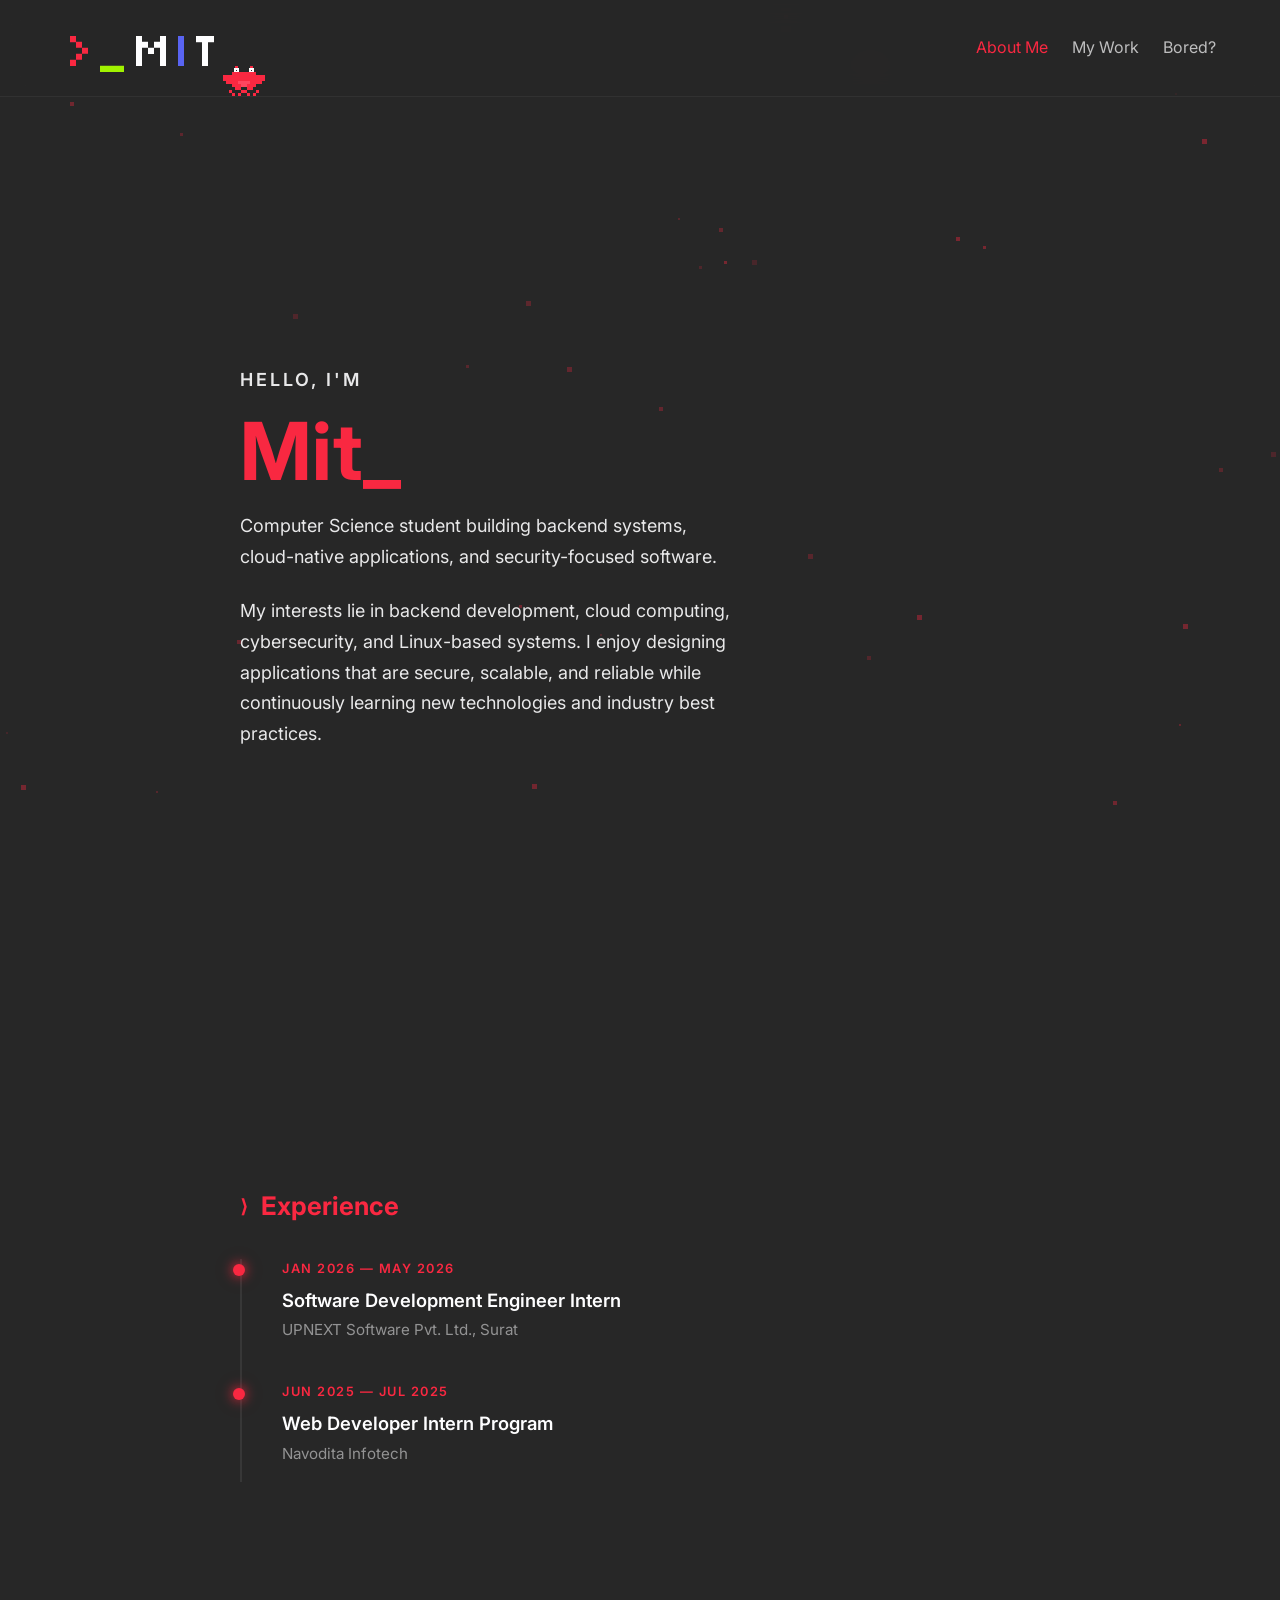
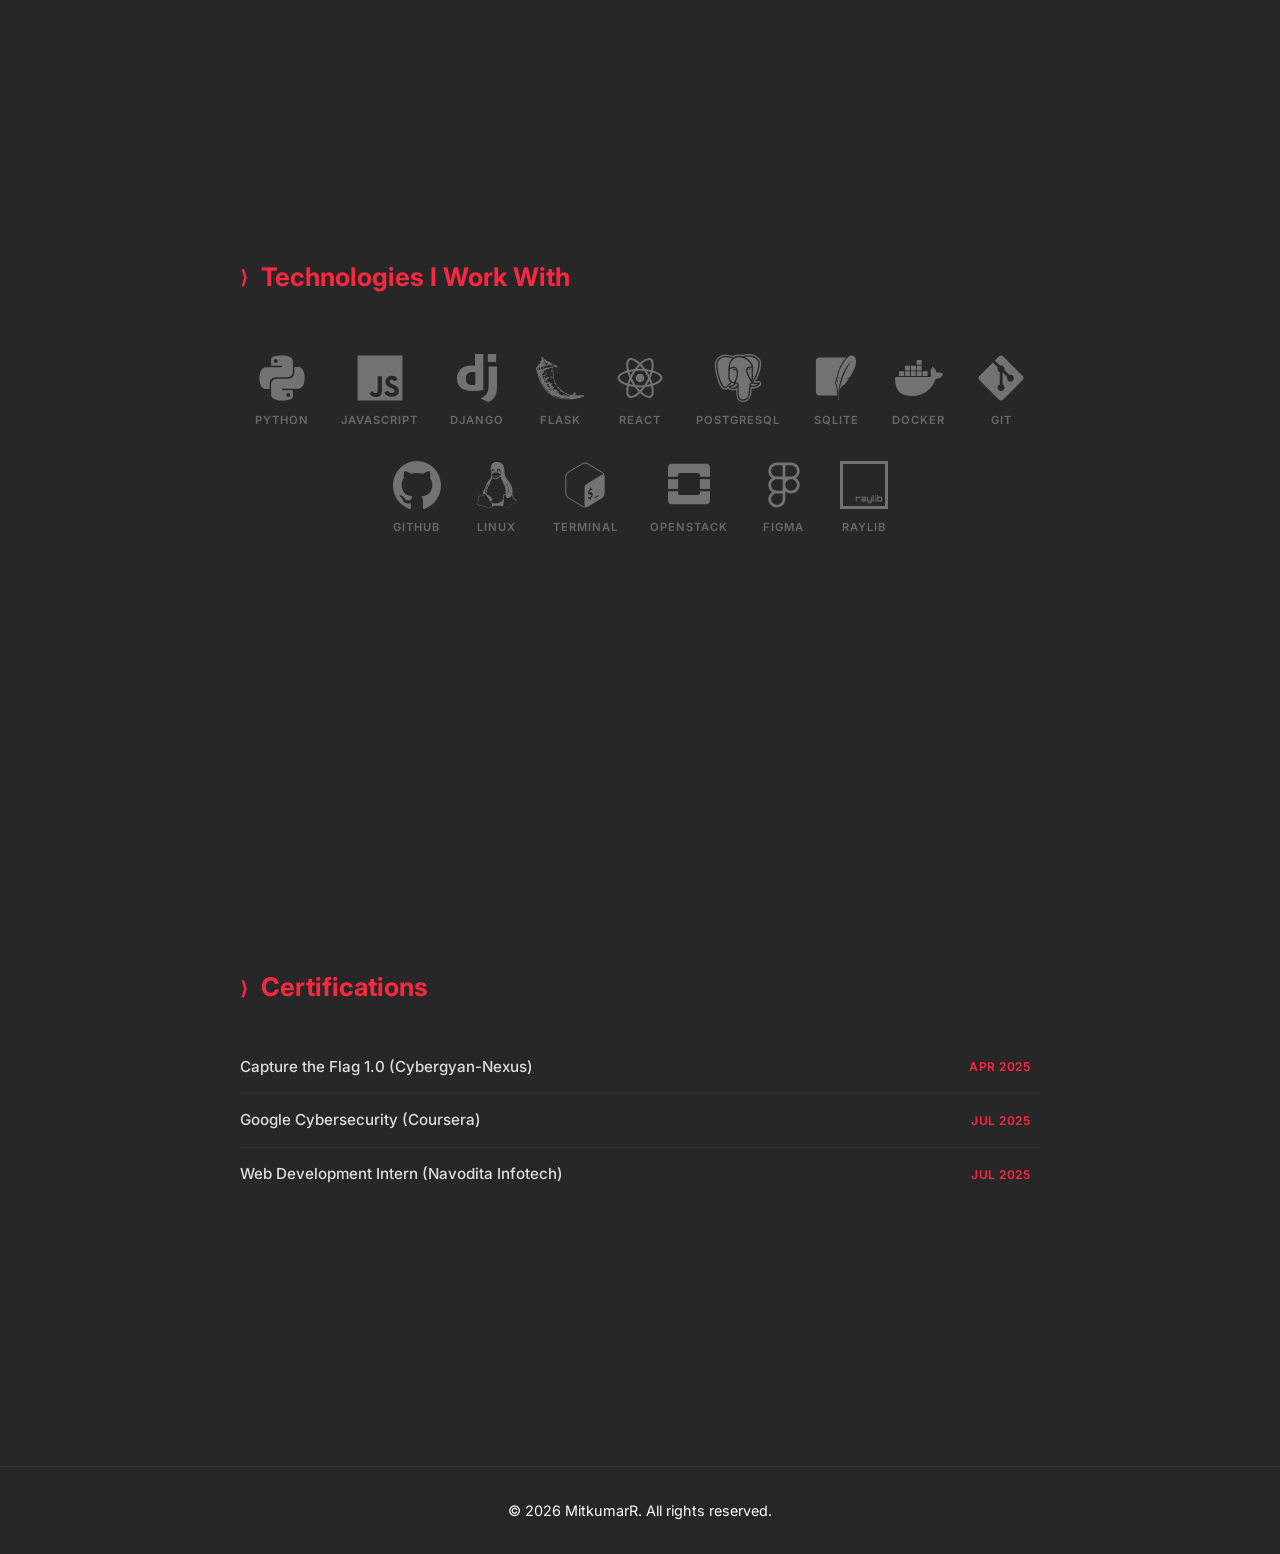
==== commit 58d286d3: "Add Games in Bored Page" ====
--- a/index.html
+++ b/index.html
@@ -24,6 +24,10 @@
     <div id="footer-placeholder"></div>
 
     <script src="pixels.js"></script>
+    <script src="games.js"></script>
+    <script src="games/snake.js"></script>
+    <script src="games/tictactoe.js"></script>
+    <script src="games/typingspeed.js"></script>
     <script src="main.js"></script>
 </body>
 </html>
--- a/style.css
+++ b/style.css
@@ -92,7 +92,7 @@
 .nav-links a {
     text-decoration: none;
     color: var(--text-color);
-    font-weight: 600;
+    font-weight: 400; /* changed from 600 to regular */
     transition: color 0.2s ease;
     font-size: 1rem;
     opacity: 0.7;
@@ -197,8 +197,12 @@
    About Page — Hero
    ============================ */
 .about-hero {
-    margin-bottom: 4rem;
+    margin-bottom: 15vh;
     text-align: left;
+    min-height: 80vh;
+    display: flex;
+    flex-direction: column;
+    justify-content: center;
 }
 
 .hero-greeting {
@@ -281,11 +285,15 @@
 .about-grid {
     display: flex;
     flex-direction: column;
-    gap: 3.5rem;
+    gap: 15vh; /* Large gap for single-page feel */
 }
 
 .card {
     padding: 0;
+    min-height: 60vh;
+    display: flex;
+    flex-direction: column;
+    justify-content: center;
 }
 
 .card h2 {
@@ -692,4 +700,318 @@
     .pixel-trail {
         display: none;
     }
+}
+
+/* ============================
+   Bored Page — Games
+   ============================ */
+
+/* Override card min-height for bored page */
+.bored-page .about-hero {
+    min-height: 50vh;
+}
+
+/* Game Selector Grid */
+.games-card-grid {
+    display: grid;
+    grid-template-columns: repeat(3, 1fr);
+    gap: 1.5rem;
+    margin-top: 2rem;
+}
+
+.game-card {
+    background: rgba(254, 254, 255, 0.03);
+    border: 1px solid rgba(254, 254, 255, 0.08);
+    border-radius: 12px;
+    padding: 2.5rem 1.5rem;
+    text-align: center;
+    transition: all 0.3s ease;
+    position: relative;
+    overflow: hidden;
+}
+
+.game-card::before {
+    content: '';
+    position: absolute;
+    inset: 0;
+    border-radius: 12px;
+    background: radial-gradient(circle at 50% 0%, var(--primary-color), transparent 70%);
+    opacity: 0;
+    transition: opacity 0.4s ease;
+}
+
+.game-card:hover {
+    border-color: var(--primary-color);
+    transform: translateY(-4px);
+    box-shadow: 0 8px 30px rgba(89, 100, 242, 0.15);
+}
+
+.game-card:hover::before {
+    opacity: 0.08;
+}
+
+.game-card-icon {
+    font-size: 2.5rem;
+    margin-bottom: 1rem;
+    position: relative;
+    z-index: 1;
+}
+
+.game-card h3 {
+    font-size: 1.2rem;
+    color: var(--primary-color);
+    margin-bottom: 0.5rem;
+    position: relative;
+    z-index: 1;
+}
+
+.game-card p {
+    font-size: 0.9rem;
+    opacity: 0.5;
+    position: relative;
+    z-index: 1;
+}
+
+/* Game Container (shared) */
+.game-container {
+    display: flex;
+    flex-direction: column;
+    align-items: center;
+    gap: 1.25rem;
+    animation: fadeIn 0.4s ease-out;
+}
+
+.game-title {
+    font-size: 1.5rem;
+    color: var(--primary-color);
+    margin: 0;
+}
+
+.game-back-btn {
+    align-self: flex-start;
+    background: none;
+    border: 1px solid rgba(254, 254, 255, 0.15);
+    color: var(--text-color);
+    padding: 0.5rem 1rem;
+    border-radius: 6px;
+    font-size: 0.85rem;
+    font-family: var(--font-family);
+    transition: all 0.2s ease;
+}
+
+.game-back-btn:hover {
+    border-color: var(--primary-color);
+    color: var(--primary-color);
+}
+
+.game-restart-btn {
+    background: var(--primary-color);
+    color: var(--bg-color);
+    border: none;
+    padding: 0.6rem 1.5rem;
+    border-radius: 6px;
+    font-size: 0.9rem;
+    font-family: var(--font-family);
+    font-weight: 600;
+    transition: all 0.2s ease;
+    margin-top: 0.5rem;
+}
+
+.game-restart-btn:hover {
+    opacity: 0.85;
+    transform: scale(1.03);
+}
+
+.game-hint {
+    font-size: 0.8rem;
+    opacity: 0.4;
+    text-align: center;
+}
+
+/* --- Snake --- */
+.game-score-bar {
+    display: flex;
+    gap: 2rem;
+    font-size: 0.95rem;
+    opacity: 0.7;
+}
+
+.game-score-bar strong {
+    color: var(--primary-color);
+    font-weight: 700;
+}
+
+#snake-canvas {
+    border: 2px solid rgba(254, 254, 255, 0.1);
+    border-radius: 4px;
+    image-rendering: pixelated;
+    max-width: 100%;
+}
+
+/* --- Tic-Tac-Toe --- */
+.game-status {
+    font-size: 1rem;
+    opacity: 0.7;
+    min-height: 1.5rem;
+}
+
+.ttt-board {
+    display: grid;
+    grid-template-columns: repeat(3, 1fr);
+    gap: 4px;
+    width: 280px;
+    height: 280px;
+    background: rgba(254, 254, 255, 0.08);
+    border-radius: 4px;
+    padding: 4px;
+}
+
+.ttt-cell {
+    background: rgba(254, 254, 255, 0.03);
+    display: flex;
+    align-items: center;
+    justify-content: center;
+    font-size: 2.2rem;
+    font-weight: 700;
+    border-radius: 4px;
+    transition: all 0.15s ease;
+    user-select: none;
+}
+
+.ttt-cell:hover {
+    background: rgba(254, 254, 255, 0.07);
+}
+
+.ttt-x {
+    color: var(--primary-color);
+}
+
+.ttt-o {
+    color: rgba(254, 254, 255, 0.6);
+}
+
+.ttt-win {
+    background: rgba(254, 254, 255, 0.1) !important;
+    box-shadow: inset 0 0 20px rgba(89, 100, 242, 0.2);
+    animation: winPulse 0.6s ease infinite alternate;
+}
+
+@keyframes winPulse {
+    from { box-shadow: inset 0 0 10px rgba(89, 100, 242, 0.15); }
+    to   { box-shadow: inset 0 0 25px rgba(89, 100, 242, 0.3); }
+}
+
+/* --- Typing Speed Test --- */
+.typing-stats {
+    display: flex;
+    gap: 2rem;
+    justify-content: center;
+}
+
+.typing-stat {
+    display: flex;
+    flex-direction: column;
+    align-items: center;
+    gap: 0.2rem;
+}
+
+.typing-stat-value {
+    font-size: 1.8rem;
+    font-weight: 700;
+    color: var(--primary-color);
+    font-family: 'Silkscreen', monospace;
+}
+
+.typing-stat-label {
+    font-size: 0.75rem;
+    text-transform: uppercase;
+    letter-spacing: 1px;
+    opacity: 0.4;
+}
+
+.typing-text {
+    font-family: 'Courier New', Courier, monospace;
+    font-size: 1.15rem;
+    line-height: 2;
+    padding: 1.5rem;
+    background: rgba(254, 254, 255, 0.03);
+    border: 1px solid rgba(254, 254, 255, 0.08);
+    border-radius: 8px;
+    max-width: 650px;
+    width: 100%;
+    letter-spacing: 0.5px;
+    word-wrap: break-word;
+}
+
+.typing-correct {
+    color: var(--primary-color);
+}
+
+.typing-wrong {
+    color: #F92841;
+    background: rgba(249, 40, 65, 0.15);
+    border-radius: 2px;
+}
+
+.typing-cursor-char {
+    color: #FEFEFF;
+    border-bottom: 2px solid var(--primary-color);
+    animation: blink 1s step-end infinite;
+}
+
+.typing-pending {
+    color: rgba(254, 254, 255, 0.25);
+}
+
+.typing-input {
+    width: 100%;
+    max-width: 650px;
+    padding: 0.9rem 1.2rem;
+    font-size: 1rem;
+    font-family: 'Courier New', Courier, monospace;
+    background: rgba(254, 254, 255, 0.04);
+    border: 1px solid rgba(254, 254, 255, 0.12);
+    border-radius: 8px;
+    color: var(--text-color);
+    outline: none;
+    transition: border-color 0.2s ease;
+}
+
+.typing-input:focus {
+    border-color: var(--primary-color);
+    box-shadow: 0 0 0 3px rgba(89, 100, 242, 0.1);
+}
+
+.typing-input:disabled {
+    opacity: 0.5;
+}
+
+/* Games responsive */
+@media (max-width: 768px) {
+    .games-card-grid {
+        grid-template-columns: 1fr;
+        gap: 1rem;
+    }
+
+    .game-card {
+        padding: 1.5rem 1rem;
+    }
+
+    .ttt-board {
+        width: 240px;
+        height: 240px;
+    }
+
+    #snake-canvas {
+        width: 300px;
+        height: 300px;
+    }
+
+    .typing-stats {
+        gap: 1rem;
+    }
+
+    .typing-stat-value {
+        font-size: 1.3rem;
+    }
 }
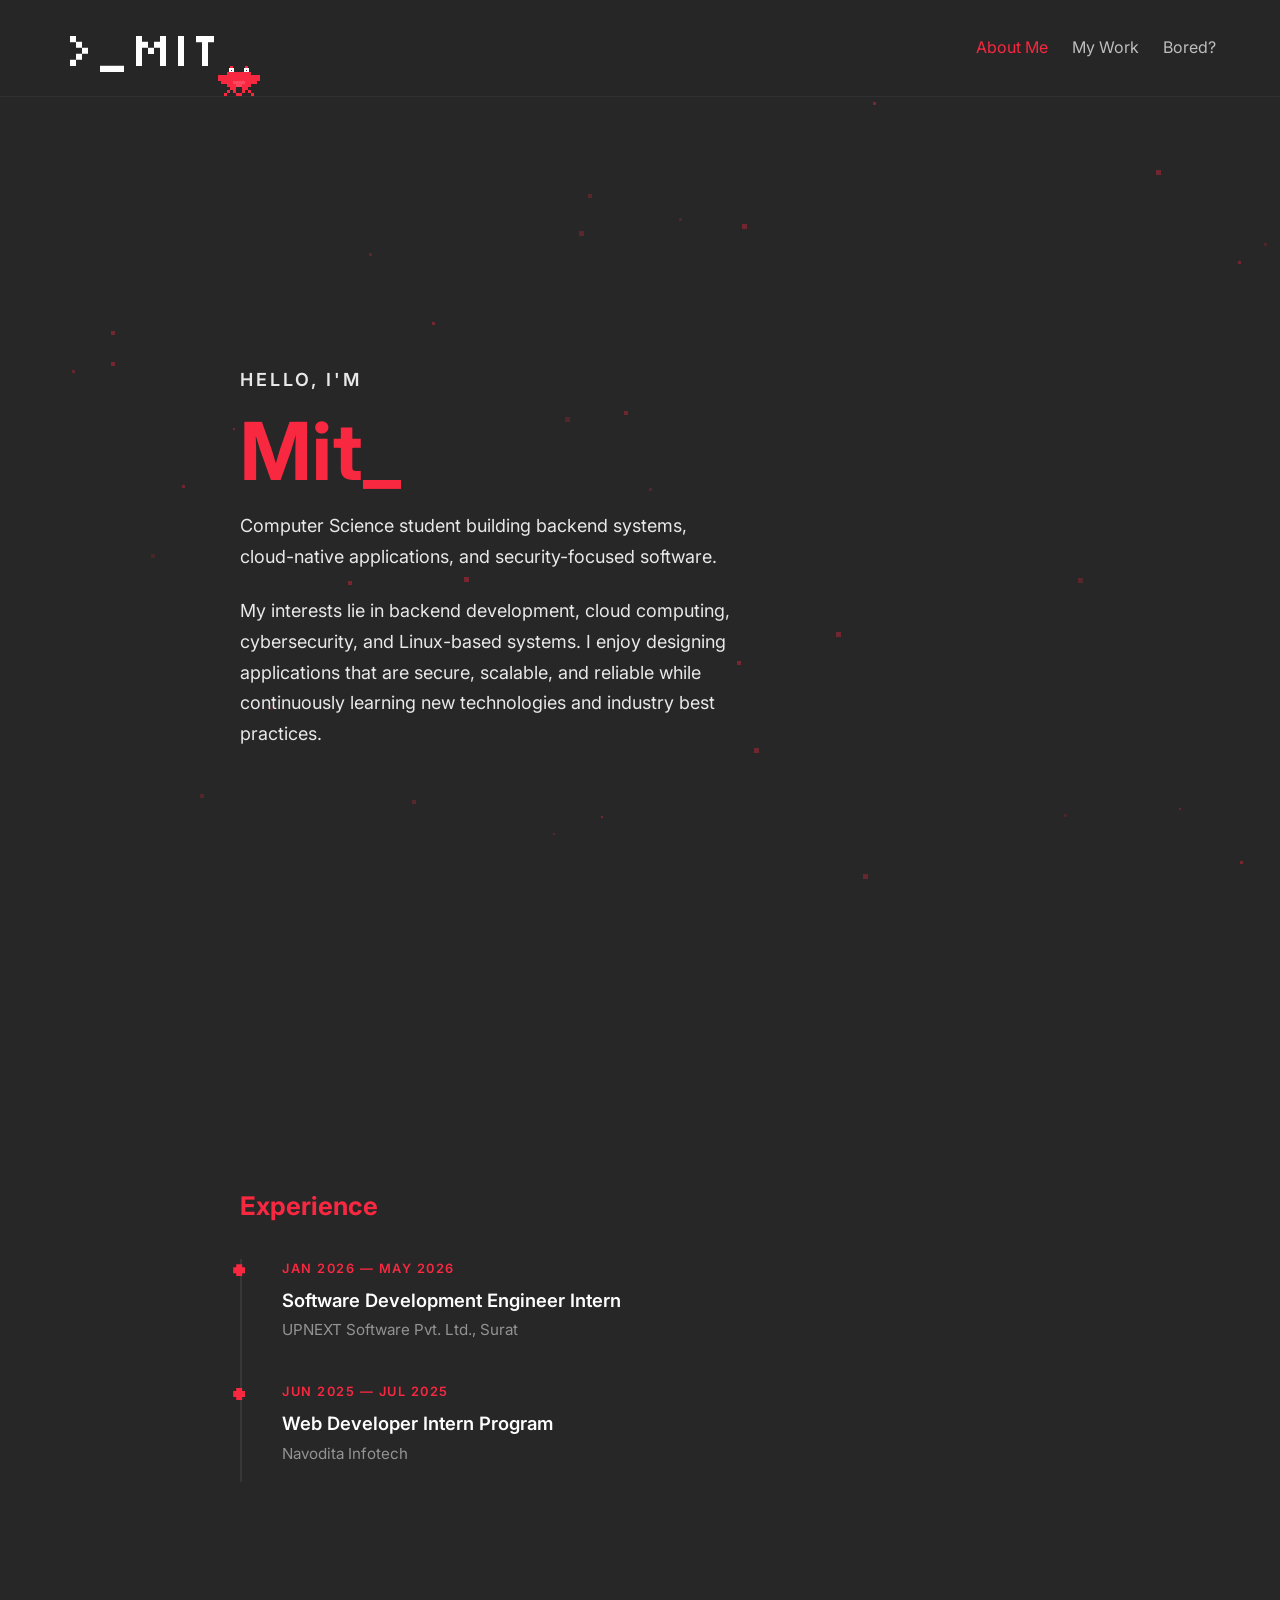
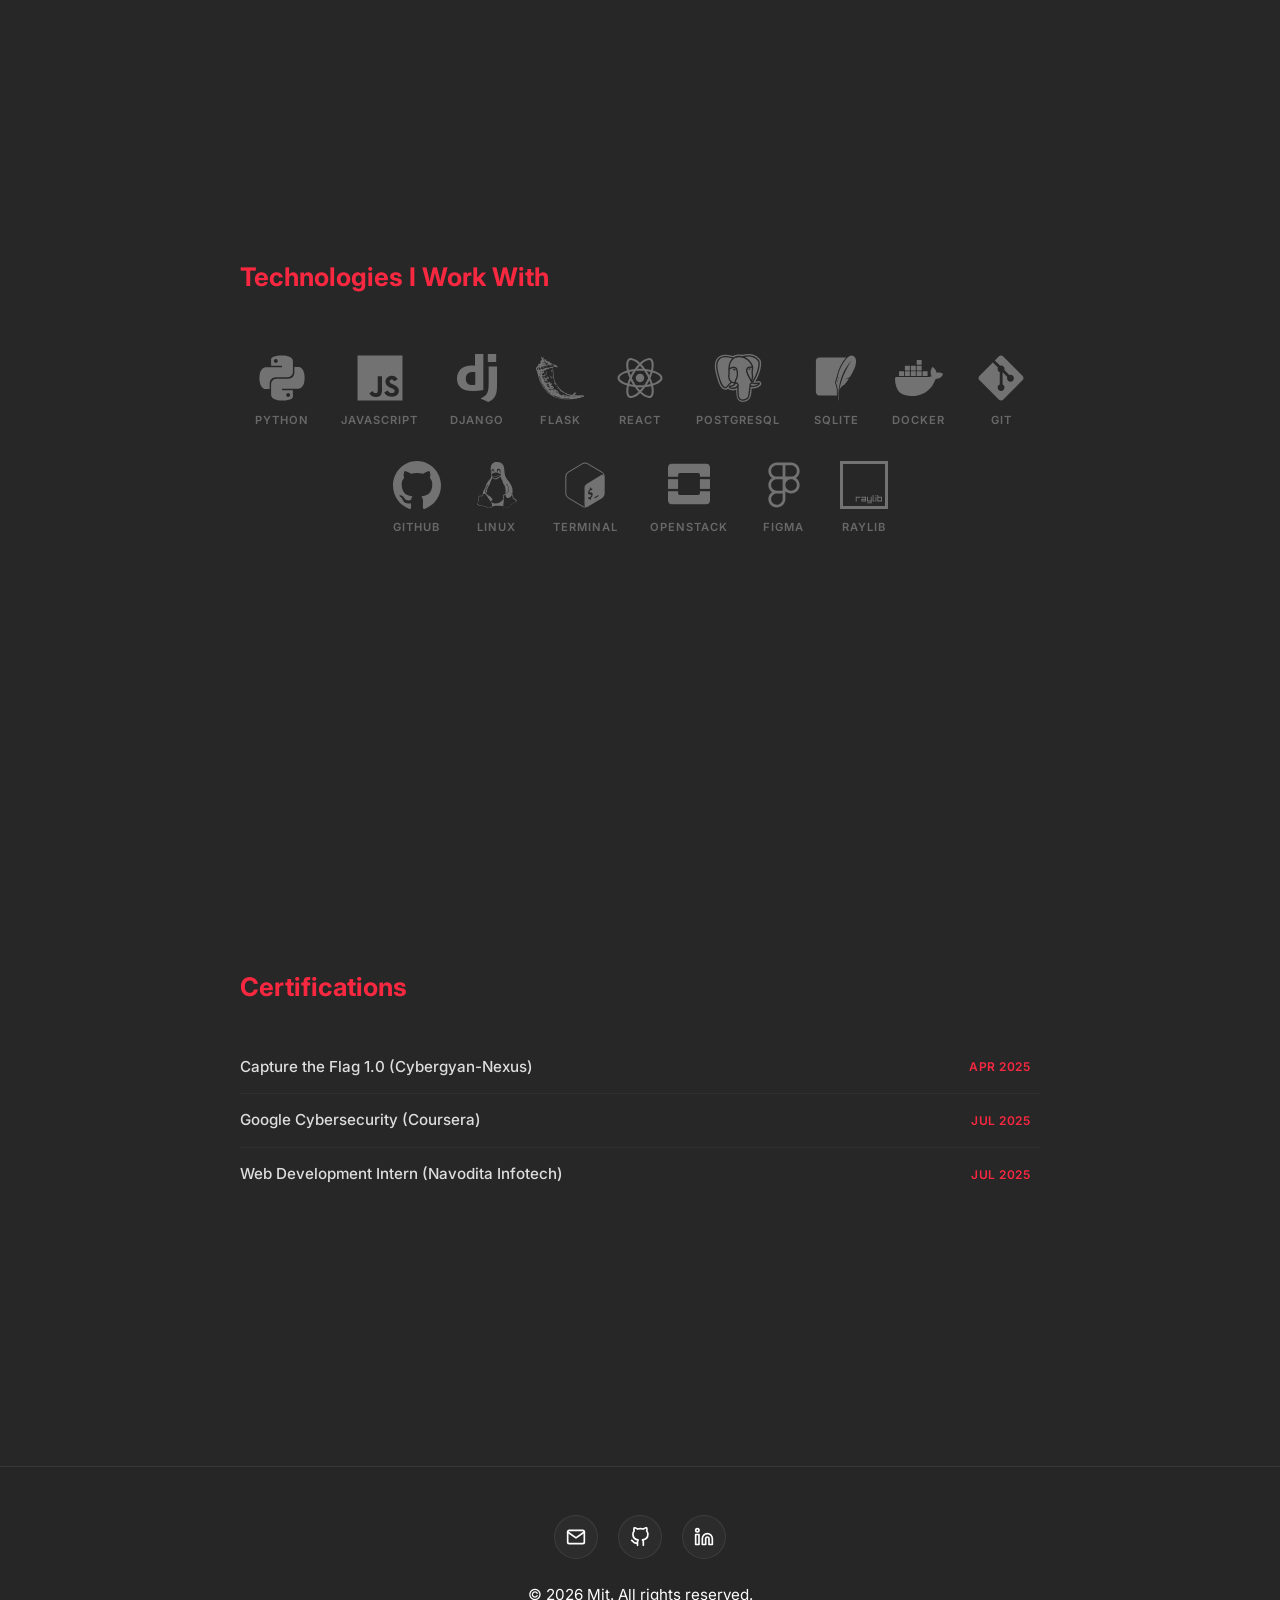
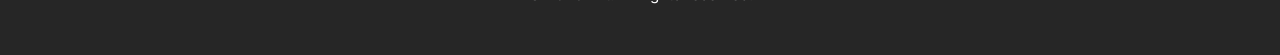
==== commit f473b2b3: "Add Mywork page and tools" ====
--- a/index.html
+++ b/index.html
@@ -28,6 +28,15 @@
     <script src="games/snake.js"></script>
     <script src="games/tictactoe.js"></script>
     <script src="games/typingspeed.js"></script>
+    <script src="games/2048.js"></script>
+    <script src="games/minesweeper.js"></script>
+    <script src="tools.js"></script>
+    <script src="tools/pswdstrength.js"></script>
+    <script src="tools/pswdgenerator.js"></script>
+    <script src="tools/hashchecker.js"></script>
+    <script src="tools/jwtdecoder.js"></script>
+    <script src="tools/base64encdec.js"></script>
+    <script src="tools/asciiart.js"></script>
     <script src="main.js"></script>
 </body>
 </html>
--- a/style.css
+++ b/style.css
@@ -29,7 +29,13 @@
 }
 
 /* Pixel pointer for interactive elements */
-a, button, .tag, .hero-tag, .tech-logo-wrapper, .nav-links a, .logo {
+a,
+button,
+.tag,
+.hero-tag,
+.tech-logo-wrapper,
+.nav-links a,
+.logo {
     cursor: url("data:image/svg+xml,%3Csvg xmlns='http://www.w3.org/2000/svg' width='24' height='24' viewBox='0 0 24 24'%3E%3Crect x='8' y='0' width='4' height='4' fill='%23F92841'/%3E%3Crect x='8' y='4' width='4' height='4' fill='%23F92841'/%3E%3Crect x='8' y='8' width='4' height='4' fill='%23F92841'/%3E%3Crect x='0' y='12' width='4' height='4' fill='%23F92841'/%3E%3Crect x='4' y='8' width='4' height='4' fill='%23F92841'/%3E%3Crect x='4' y='12' width='4' height='4' fill='%23F92841'/%3E%3Crect x='8' y='12' width='4' height='4' fill='%23FEFEFF'/%3E%3Crect x='12' y='8' width='4' height='4' fill='%23F92841'/%3E%3Crect x='12' y='12' width='4' height='4' fill='%23FEFEFF'/%3E%3Crect x='16' y='8' width='4' height='4' fill='%23F92841'/%3E%3Crect x='16' y='12' width='4' height='4' fill='%23FEFEFF'/%3E%3Crect x='0' y='16' width='4' height='4' fill='%23F92841'/%3E%3Crect x='4' y='16' width='4' height='4' fill='%23F92841'/%3E%3Crect x='8' y='16' width='4' height='4' fill='%23FEFEFF'/%3E%3Crect x='12' y='16' width='4' height='4' fill='%23FEFEFF'/%3E%3Crect x='16' y='16' width='4' height='4' fill='%23F92841'/%3E%3Crect x='4' y='20' width='4' height='4' fill='%23F92841'/%3E%3Crect x='8' y='20' width='4' height='4' fill='%23F92841'/%3E%3Crect x='12' y='20' width='4' height='4' fill='%23F92841'/%3E%3Crect x='16' y='20' width='4' height='4' fill='%23F92841'/%3E%3C/svg%3E") 6 0, pointer;
 }
 
@@ -92,7 +98,8 @@
 .nav-links a {
     text-decoration: none;
     color: var(--text-color);
-    font-weight: 400; /* changed from 600 to regular */
+    font-weight: 400;
+    /* changed from 600 to regular */
     transition: color 0.2s ease;
     font-size: 1rem;
     opacity: 0.7;
@@ -175,7 +182,7 @@
     opacity: 0;
     transform: translateY(30px);
     transition: opacity 0.6s cubic-bezier(0.16, 1, 0.3, 1),
-                transform 0.6s cubic-bezier(0.16, 1, 0.3, 1);
+        transform 0.6s cubic-bezier(0.16, 1, 0.3, 1);
 }
 
 .reveal.revealed {
@@ -184,13 +191,76 @@
 }
 
 footer {
-    padding: 2rem 5%;
+    padding: 3rem 5%;
     text-align: center;
     background-color: var(--secondary-bg);
     color: var(--text-color);
     margin-top: auto;
-    font-size: 0.9rem;
-    border-top: 1px solid rgba(254, 254, 255, 0.05);
+    font-size: 0.95rem;
+    border-top: 1px solid rgba(254, 254, 255, 0.08);
+}
+
+.footer-content {
+    display: flex;
+    flex-direction: column;
+    align-items: center;
+    gap: 1.5rem;
+    max-width: 800px;
+    margin: 0 auto;
+}
+
+.social-links {
+    display: flex;
+    gap: 1.25rem;
+}
+
+.social-link {
+    display: inline-flex;
+    align-items: center;
+    justify-content: center;
+    width: 44px;
+    height: 44px;
+    background-color: rgba(254, 254, 255, 0.03);
+    border: 1px solid rgba(254, 254, 255, 0.08);
+    border-radius: 50%;
+    color: var(--text-color);
+    transition: all var(--transition-speed) cubic-bezier(0.4, 0, 0.2, 1);
+    position: relative;
+    overflow: hidden;
+}
+
+.social-link::before {
+    content: '';
+    position: absolute;
+    inset: 0;
+    background: var(--primary-color);
+    border-radius: 50%;
+    transform: scale(0);
+    transition: transform 0.4s cubic-bezier(0.4, 0, 0.2, 1);
+    z-index: 0;
+}
+
+.social-link svg {
+    width: 20px;
+    height: 20px;
+    transition: transform var(--transition-speed) cubic-bezier(0.4, 0, 0.2, 1);
+    z-index: 1;
+    position: relative;
+}
+
+.social-link:hover {
+    border-color: var(--primary-color);
+    transform: translateY(-4px);
+    box-shadow: 0 8px 24px rgba(255, 255, 255, 0.1);
+}
+
+.social-link:hover::before {
+    transform: scale(1);
+}
+
+.social-link:hover svg {
+    transform: scale(1.15);
+    color: var(--bg-color);
 }
 
 /* ============================
@@ -227,7 +297,9 @@
 }
 
 @keyframes blink {
-    50% { opacity: 0; }
+    50% {
+        opacity: 0;
+    }
 }
 
 .subtitle {
@@ -285,7 +357,8 @@
 .about-grid {
     display: flex;
     flex-direction: column;
-    gap: 15vh; /* Large gap for single-page feel */
+    gap: 15vh;
+    /* Large gap for single-page feel */
 }
 
 .card {
@@ -333,16 +406,17 @@
     width: 0.75rem;
     height: 0.75rem;
     background-color: var(--primary-color);
-    border-radius: 50%;
-    box-shadow: 0 0 12px var(--primary-color),
-                0 0 24px rgba(249, 40, 65, 0.2);
-    transition: box-shadow 0.3s ease, transform 0.3s ease;
+    clip-path: polygon(25% 0%, 75% 0%,
+            75% 25%, 100% 25%,
+            100% 75%, 75% 75%,
+            75% 100%, 25% 100%,
+            25% 75%, 0% 75%,
+            0% 25%, 25% 25%);
+    transition: transform 0.3s ease;
 }
 
 .timeline-item:hover::before {
-    box-shadow: 0 0 16px var(--primary-color),
-                0 0 32px rgba(249, 40, 65, 0.4);
-    transform: scale(1.3);
+    transform: scale(1.4);
 }
 
 .timeline-date {
@@ -579,6 +653,171 @@
 }
 
 /* ============================
+   My Work — Project Cards
+   ============================ */
+.project-card {
+    padding: 2rem;
+    border: 1px solid rgba(254, 254, 255, 0.06);
+    background: rgba(254, 254, 255, 0.02);
+    transition: border-color 0.4s ease, box-shadow 0.4s ease;
+    min-height: auto;
+    /* Pixelated stepped border via clip-path */
+    clip-path: polygon(
+        0% 8px, 8px 8px, 8px 0%,
+        calc(100% - 8px) 0%, calc(100% - 8px) 8px, 100% 8px,
+        100% calc(100% - 8px), calc(100% - 8px) calc(100% - 8px), calc(100% - 8px) 100%,
+        8px 100%, 8px calc(100% - 8px), 0% calc(100% - 8px)
+    );
+}
+
+.project-card:hover {
+    border-color: var(--primary-color);
+    box-shadow: 0 0 30px rgba(160, 242, 0, 0.08);
+}
+
+.project-header {
+    display: flex;
+    align-items: flex-start;
+    gap: 1rem;
+    margin-bottom: 1.5rem;
+}
+
+.project-icon {
+    font-size: 2rem;
+    line-height: 1;
+    flex-shrink: 0;
+}
+
+.project-title-group {
+    flex: 1;
+}
+
+.project-title {
+    font-size: 1.5rem;
+    font-weight: 700;
+    color: var(--primary-color);
+    margin-bottom: 0.25rem;
+    transition: color var(--transition-speed) ease;
+}
+
+.project-subtitle {
+    font-size: 0.95rem;
+    color: var(--text-color);
+    opacity: 0.5;
+    line-height: 1.4;
+}
+
+.project-link {
+    display: inline-flex;
+    align-items: center;
+    justify-content: center;
+    width: 36px;
+    height: 36px;
+    border: 1px solid rgba(254, 254, 255, 0.1);
+    color: var(--text-color);
+    opacity: 0.5;
+    flex-shrink: 0;
+    transition: all 0.3s ease;
+    text-decoration: none;
+    /* Pixelated button shape */
+    clip-path: polygon(
+        0% 4px, 4px 4px, 4px 0%,
+        calc(100% - 4px) 0%, calc(100% - 4px) 4px, 100% 4px,
+        100% calc(100% - 4px), calc(100% - 4px) calc(100% - 4px), calc(100% - 4px) 100%,
+        4px 100%, 4px calc(100% - 4px), 0% calc(100% - 4px)
+    );
+    background: rgba(254, 254, 255, 0.03);
+}
+
+.project-link:hover {
+    opacity: 1;
+    color: var(--primary-color);
+    border-color: var(--primary-color);
+    background: rgba(160, 242, 0, 0.08);
+}
+
+.project-tech-stack {
+    display: flex;
+    flex-wrap: wrap;
+    gap: 0.5rem;
+    margin-bottom: 1.5rem;
+}
+
+.project-tech-tag {
+    font-size: 0.7rem;
+    text-transform: uppercase;
+    letter-spacing: 1.5px;
+    font-weight: 600;
+    padding: 0.3rem 0.75rem;
+    color: var(--primary-color);
+    border: 1px solid var(--primary-color);
+    opacity: 0.7;
+    transition: all 0.3s ease;
+    /* Tiny pixel corners */
+    clip-path: polygon(
+        0% 3px, 3px 3px, 3px 0%,
+        calc(100% - 3px) 0%, calc(100% - 3px) 3px, 100% 3px,
+        100% calc(100% - 3px), calc(100% - 3px) calc(100% - 3px), calc(100% - 3px) 100%,
+        3px 100%, 3px calc(100% - 3px), 0% calc(100% - 3px)
+    );
+}
+
+.project-tech-tag:hover {
+    background: var(--primary-color);
+    color: var(--bg-color);
+    opacity: 1;
+}
+
+.project-features {
+    display: flex;
+    flex-wrap: wrap;
+    gap: 0.5rem 1.25rem;
+    margin-bottom: 1.5rem;
+    padding-bottom: 1.5rem;
+    border-bottom: 1px solid rgba(254, 254, 255, 0.06);
+}
+
+.project-feature-item {
+    display: flex;
+    align-items: center;
+    gap: 0.5rem;
+    font-size: 0.85rem;
+    color: var(--text-color);
+    opacity: 0.7;
+}
+
+.feature-marker {
+    color: var(--primary-color);
+    font-weight: 700;
+}
+
+.project-details {
+    list-style: none;
+    padding: 0;
+    margin: 0;
+    display: flex;
+    flex-direction: column;
+    gap: 1rem;
+}
+
+.project-details li {
+    position: relative;
+    padding-left: 1.5rem;
+    color: var(--text-color);
+    opacity: 0.85;
+    line-height: 1.65;
+    font-size: 0.95rem;
+}
+
+.project-details li::before {
+    content: '–';
+    position: absolute;
+    left: 0;
+    color: var(--primary-color);
+    font-weight: 700;
+}
+
+/* ============================
    Responsive
    ============================ */
 @media (max-width: 768px) {
@@ -611,6 +850,18 @@
     .hero-tag {
         font-size: 0.7rem;
         padding: 0.3rem 0.75rem;
+    }
+
+    .project-card {
+        padding: 1.5rem;
+    }
+
+    .project-title {
+        font-size: 1.25rem;
+    }
+
+    .project-features {
+        gap: 0.4rem 1rem;
     }
 }
 
@@ -671,9 +922,20 @@
 }
 
 /* Ensure content sits above canvas */
-header { z-index: 100; position: sticky; }
-main   { z-index: 1;   position: relative; }
-footer { z-index: 1;   position: relative; }
+header {
+    z-index: 100;
+    position: sticky;
+}
+
+main {
+    z-index: 1;
+    position: relative;
+}
+
+footer {
+    z-index: 1;
+    position: relative;
+}
 
 /* Mouse trail pixels */
 .pixel-trail {
@@ -689,6 +951,7 @@
         opacity: 0.8;
         transform: scale(1);
     }
+
     100% {
         opacity: 0;
         transform: scale(0.3) translateY(-15px);
@@ -714,7 +977,7 @@
 /* Game Selector Grid */
 .games-card-grid {
     display: grid;
-    grid-template-columns: repeat(3, 1fr);
+    grid-template-columns: repeat(auto-fill, minmax(180px, 1fr));
     gap: 1.5rem;
     margin-top: 2rem;
 }
@@ -897,8 +1160,13 @@
 }
 
 @keyframes winPulse {
-    from { box-shadow: inset 0 0 10px rgba(89, 100, 242, 0.15); }
-    to   { box-shadow: inset 0 0 25px rgba(89, 100, 242, 0.3); }
+    from {
+        box-shadow: inset 0 0 10px rgba(89, 100, 242, 0.15);
+    }
+
+    to {
+        box-shadow: inset 0 0 25px rgba(89, 100, 242, 0.3);
+    }
 }
 
 /* --- Typing Speed Test --- */
@@ -1014,4 +1282,383 @@
     .typing-stat-value {
         font-size: 1.3rem;
     }
+}
+
+/* ============================
+   2048 Game
+   ============================ */
+.g2048-board {
+    display: grid;
+    grid-template-columns: repeat(4, 1fr);
+    gap: 6px;
+    width: 320px;
+    height: 320px;
+    background: rgba(254, 254, 255, 0.04);
+    border: 2px solid rgba(254, 254, 255, 0.1);
+    border-radius: 4px;
+    padding: 6px;
+}
+
+.g2048-tile {
+    display: flex;
+    align-items: center;
+    justify-content: center;
+    background: rgba(254, 254, 255, 0.03);
+    border-radius: 2px;
+    font-size: 1.3rem;
+    font-weight: 700;
+    font-family: 'Silkscreen', monospace;
+    transition: all 0.1s ease;
+    user-select: none;
+}
+
+.g2048-filled {
+    animation: tilePop 0.15s ease;
+}
+
+.g2048-big {
+    font-size: 1rem;
+}
+
+.g2048-status {
+    font-size: 0.95rem;
+    color: var(--primary-color);
+    min-height: 1.5rem;
+    font-weight: 600;
+}
+
+@keyframes tilePop {
+    0% { transform: scale(0); }
+    50% { transform: scale(1.1); }
+    100% { transform: scale(1); }
+}
+
+/* ============================
+   Minesweeper
+   ============================ */
+.mine-board {
+    display: grid;
+    gap: 2px;
+    background: rgba(254, 254, 255, 0.06);
+    border: 2px solid rgba(254, 254, 255, 0.1);
+    border-radius: 4px;
+    padding: 4px;
+    width: fit-content;
+}
+
+.mine-cell {
+    width: 32px;
+    height: 32px;
+    display: flex;
+    align-items: center;
+    justify-content: center;
+    font-size: 0.85rem;
+    font-weight: 700;
+    font-family: 'Silkscreen', monospace;
+    background: rgba(254, 254, 255, 0.08);
+    border-radius: 2px;
+    transition: all 0.1s ease;
+    user-select: none;
+}
+
+.mine-cell:not(.mine-revealed):hover {
+    background: rgba(254, 254, 255, 0.15);
+}
+
+.mine-revealed {
+    background: rgba(254, 254, 255, 0.02);
+}
+
+.mine-bomb {
+    background: rgba(249, 40, 65, 0.2) !important;
+}
+
+.mine-flagged {
+    font-size: 0.9rem;
+}
+
+.mine-status {
+    font-size: 0.9rem;
+    opacity: 0.6;
+    min-height: 1.5rem;
+}
+
+/* ============================
+   Developer Tools (shared)
+   ============================ */
+.tools-card-grid {
+    grid-template-columns: repeat(3, 1fr);
+}
+
+.tool-container {
+    display: flex;
+    flex-direction: column;
+    align-items: center;
+    gap: 1.25rem;
+    animation: fadeIn 0.4s ease-out;
+    width: 100%;
+    max-width: 650px;
+    margin: 0 auto;
+}
+
+.tool-input {
+    width: 100%;
+    padding: 0.9rem 1.2rem;
+    font-size: 1rem;
+    font-family: 'Courier New', Courier, monospace;
+    background: rgba(254, 254, 255, 0.04);
+    border: 1px solid rgba(254, 254, 255, 0.12);
+    border-radius: 8px;
+    color: var(--text-color);
+    outline: none;
+    transition: border-color 0.2s ease;
+}
+
+.tool-input:focus {
+    border-color: var(--primary-color);
+    box-shadow: 0 0 0 3px rgba(160, 242, 0, 0.08);
+}
+
+.tool-textarea {
+    width: 100%;
+    padding: 0.9rem 1.2rem;
+    font-size: 0.9rem;
+    font-family: 'Courier New', Courier, monospace;
+    background: rgba(254, 254, 255, 0.04);
+    border: 1px solid rgba(254, 254, 255, 0.12);
+    border-radius: 8px;
+    color: var(--text-color);
+    outline: none;
+    resize: vertical;
+    transition: border-color 0.2s ease;
+}
+
+.tool-textarea:focus {
+    border-color: var(--primary-color);
+    box-shadow: 0 0 0 3px rgba(160, 242, 0, 0.08);
+}
+
+.tool-output-box {
+    width: 100%;
+    padding: 0.9rem 1.2rem;
+    font-size: 0.85rem;
+    font-family: 'Courier New', Courier, monospace;
+    background: rgba(254, 254, 255, 0.02);
+    border: 1px solid rgba(254, 254, 255, 0.06);
+    border-radius: 8px;
+    color: var(--primary-color);
+    word-break: break-all;
+    min-height: 2.5rem;
+    white-space: pre-wrap;
+}
+
+.tool-row {
+    display: flex;
+    align-items: center;
+    gap: 1rem;
+    width: 100%;
+    color: var(--text-color);
+    font-size: 0.9rem;
+}
+
+.tool-row label {
+    white-space: nowrap;
+    opacity: 0.7;
+}
+
+.tool-row label strong {
+    color: var(--primary-color);
+}
+
+.tool-slider {
+    flex: 1;
+    -webkit-appearance: none;
+    appearance: none;
+    height: 4px;
+    background: rgba(254, 254, 255, 0.1);
+    border-radius: 2px;
+    outline: none;
+}
+
+.tool-slider::-webkit-slider-thumb {
+    -webkit-appearance: none;
+    appearance: none;
+    width: 16px;
+    height: 16px;
+    background: var(--primary-color);
+    border-radius: 2px;
+    cursor: pointer;
+}
+
+.tool-select {
+    padding: 0.5rem 1rem;
+    font-size: 0.85rem;
+    font-family: var(--font-family);
+    background: rgba(254, 254, 255, 0.05);
+    border: 1px solid rgba(254, 254, 255, 0.12);
+    border-radius: 6px;
+    color: var(--text-color);
+    outline: none;
+}
+
+.tool-select:focus {
+    border-color: var(--primary-color);
+}
+
+.tool-checkboxes {
+    display: flex;
+    flex-wrap: wrap;
+    gap: 1rem;
+    width: 100%;
+    font-size: 0.9rem;
+    color: var(--text-color);
+    opacity: 0.8;
+}
+
+.tool-checkboxes label {
+    display: flex;
+    align-items: center;
+    gap: 0.4rem;
+}
+
+.tool-checkboxes input[type="checkbox"] {
+    accent-color: var(--primary-color);
+}
+
+.tool-btn-row {
+    display: flex;
+    gap: 0.75rem;
+    flex-wrap: wrap;
+}
+
+/* Password Strength Analyzer */
+.pswd-bar-track {
+    width: 100%;
+    height: 6px;
+    background: rgba(254, 254, 255, 0.06);
+    border-radius: 3px;
+    overflow: hidden;
+}
+
+.pswd-bar-fill {
+    height: 100%;
+    width: 0%;
+    border-radius: 3px;
+    transition: all 0.4s ease;
+}
+
+.pswd-str-label {
+    font-size: 1rem;
+    font-weight: 600;
+    transition: color 0.3s ease;
+}
+
+.pswd-str-details {
+    width: 100%;
+    display: flex;
+    flex-direction: column;
+    gap: 0.4rem;
+}
+
+.pswd-check {
+    font-size: 0.85rem;
+    opacity: 0.7;
+}
+
+.pswd-check.pass {
+    color: #A0F200;
+}
+
+.pswd-check.fail {
+    color: rgba(254, 254, 255, 0.35);
+}
+
+/* Password Generator */
+.pswdgen-output {
+    font-family: 'Courier New', Courier, monospace;
+    font-size: 1.1rem;
+    font-weight: 600;
+    padding: 1rem 1.5rem;
+    background: rgba(254, 254, 255, 0.03);
+    border: 1px solid rgba(254, 254, 255, 0.1);
+    border-radius: 8px;
+    color: var(--primary-color);
+    word-break: break-all;
+    width: 100%;
+    text-align: center;
+    letter-spacing: 1px;
+    min-height: 3rem;
+    display: flex;
+    align-items: center;
+    justify-content: center;
+}
+
+/* Hash Checker */
+.hash-match {
+    font-size: 1rem;
+    font-weight: 700;
+    min-height: 1.5rem;
+}
+
+/* JWT Decoder */
+.jwt-error {
+    color: #F92841;
+    font-size: 0.85rem;
+    min-height: 1.2rem;
+}
+
+.jwt-sections {
+    width: 100%;
+    display: flex;
+    flex-direction: column;
+    gap: 1rem;
+}
+
+.jwt-section h3 {
+    font-size: 0.8rem;
+    text-transform: uppercase;
+    letter-spacing: 1.5px;
+    color: var(--primary-color);
+    margin-bottom: 0.5rem;
+    font-weight: 600;
+}
+
+/* Base64 */
+.b64-error {
+    color: #F92841;
+    font-size: 0.85rem;
+    min-height: 1.2rem;
+}
+
+/* ASCII Art */
+.ascii-output {
+    font-family: 'Courier New', Courier, monospace;
+    font-size: 0.6rem;
+    line-height: 1.1;
+    padding: 1.5rem;
+    background: rgba(254, 254, 255, 0.03);
+    border: 1px solid rgba(254, 254, 255, 0.08);
+    border-radius: 8px;
+    color: var(--primary-color);
+    width: 100%;
+    overflow-x: auto;
+    white-space: pre;
+}
+
+/* Tools responsive */
+@media (max-width: 768px) {
+    .tools-card-grid {
+        grid-template-columns: 1fr;
+    }
+
+    .g2048-board {
+        width: 280px;
+        height: 280px;
+    }
+
+    .mine-cell {
+        width: 28px;
+        height: 28px;
+        font-size: 0.75rem;
+    }
 }
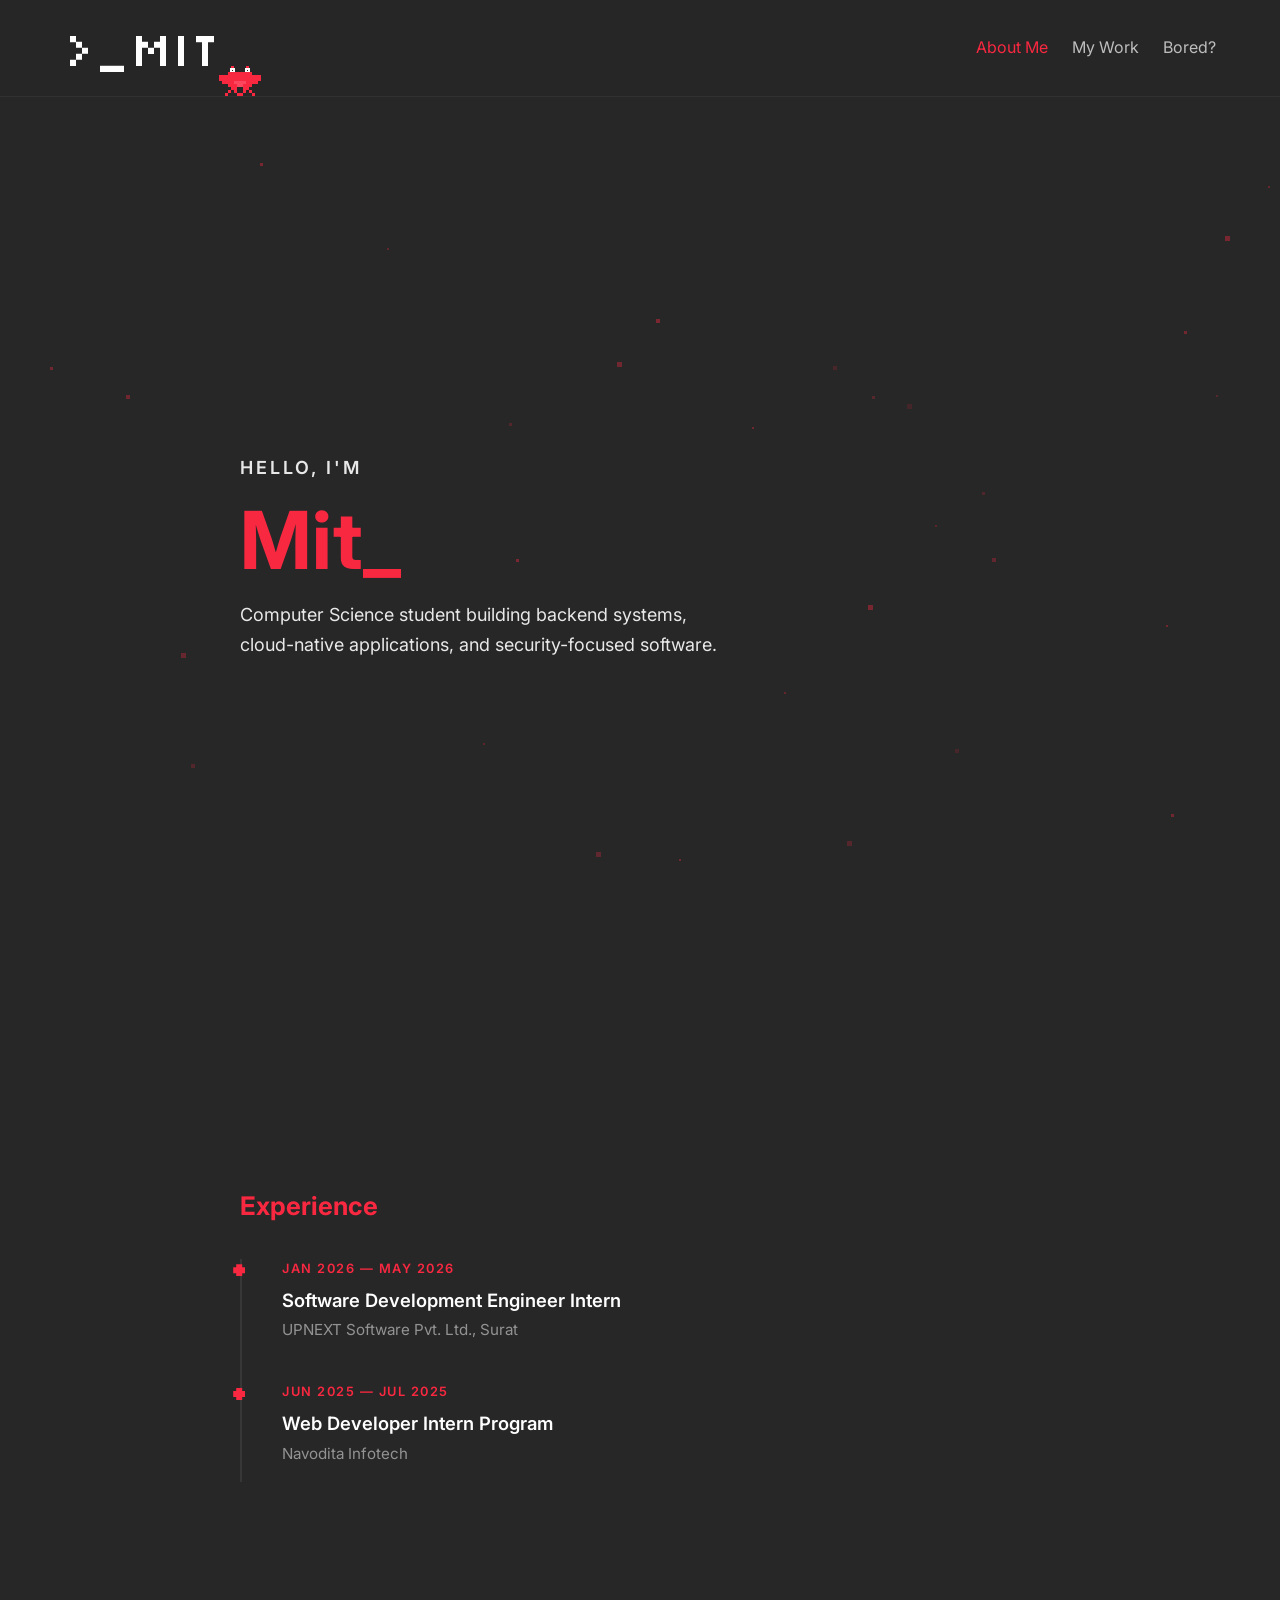
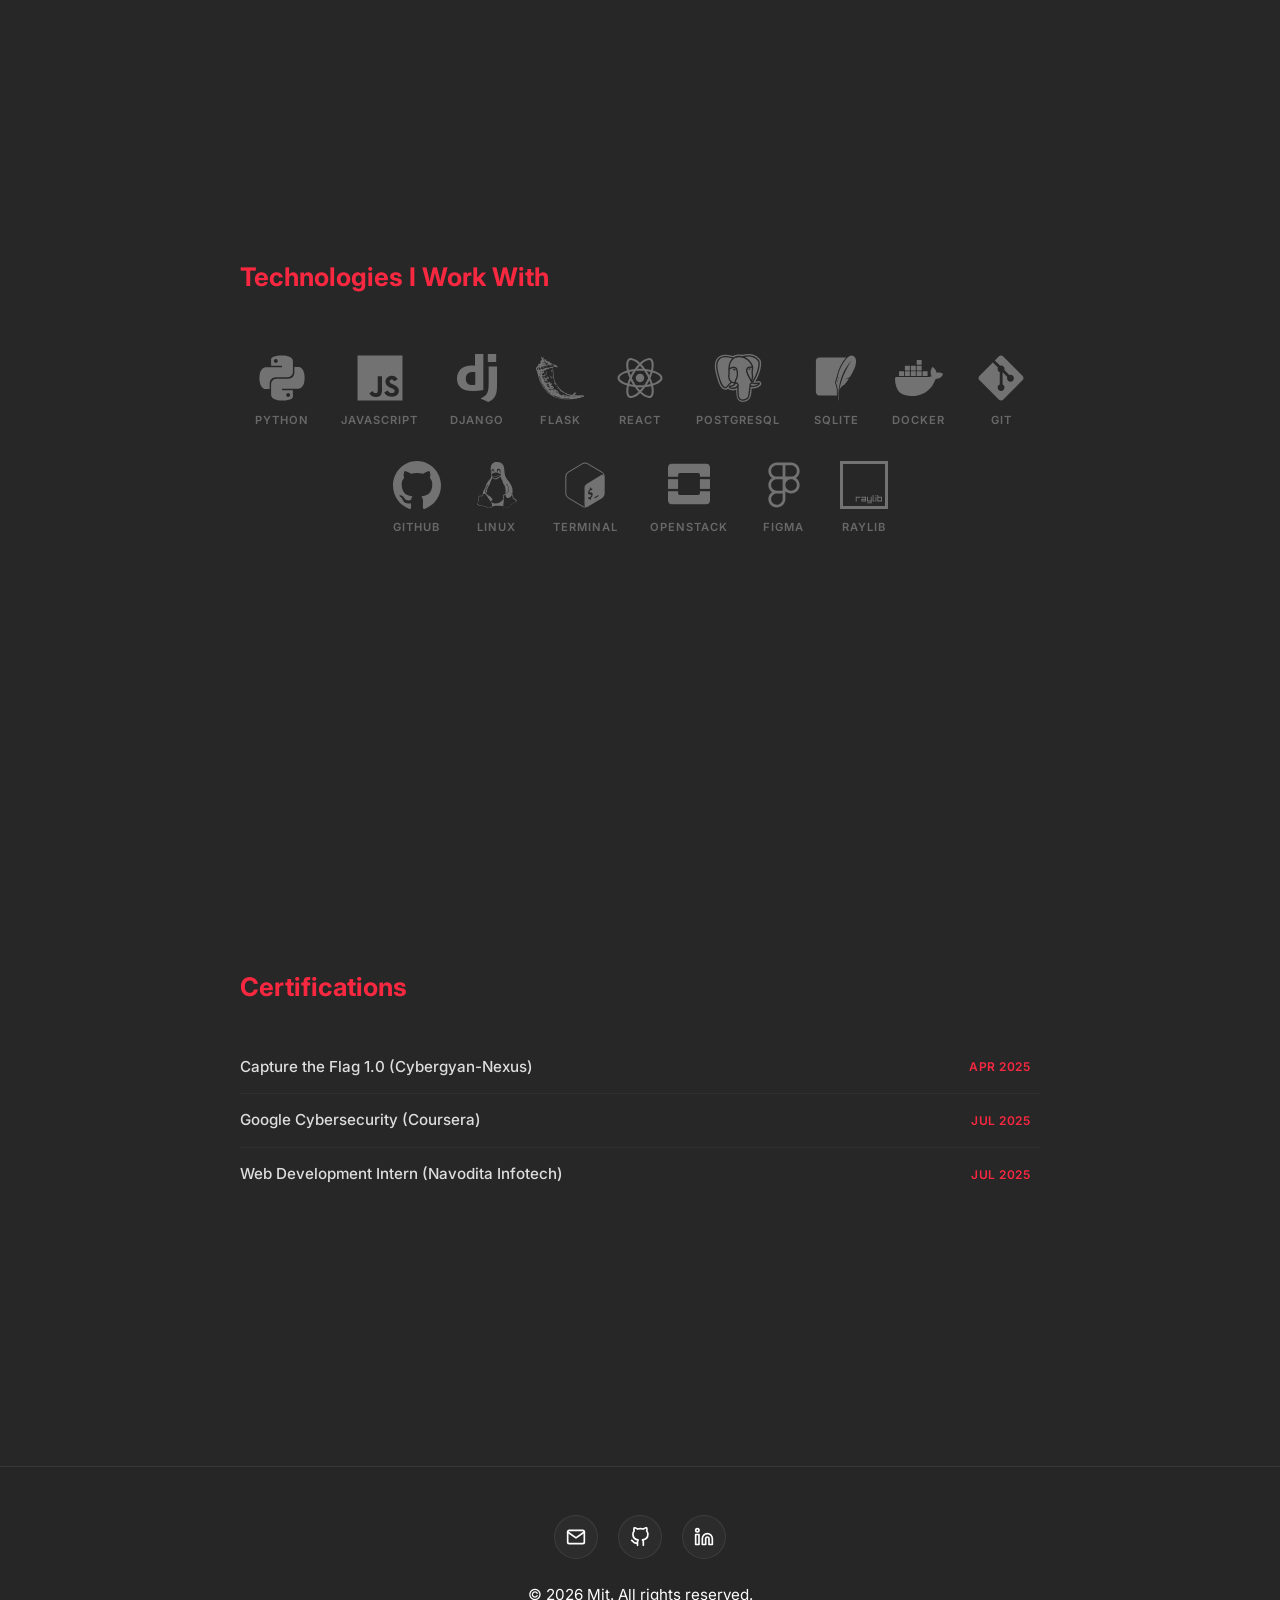
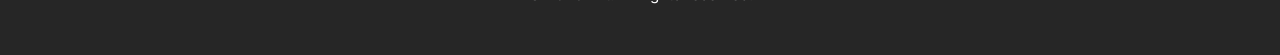
==== commit db53dd3c: "Improvment in work and bored page" ====
--- a/index.html
+++ b/index.html
@@ -36,7 +36,6 @@
     <script src="tools/hashchecker.js"></script>
     <script src="tools/jwtdecoder.js"></script>
     <script src="tools/base64encdec.js"></script>
-    <script src="tools/asciiart.js"></script>
     <script src="main.js"></script>
 </body>
 </html>
--- a/style.css
+++ b/style.css
@@ -1020,6 +1020,20 @@
     z-index: 1;
 }
 
+.game-card-icon.svg-icon {
+    width: 48px;
+    height: 48px;
+    background-color: var(--primary-color);
+    -webkit-mask-size: contain;
+    -webkit-mask-repeat: no-repeat;
+    -webkit-mask-position: center;
+    mask-size: contain;
+    mask-repeat: no-repeat;
+    mask-position: center;
+    font-size: 0;
+    display: inline-block;
+}
+
 .game-card h3 {
     font-size: 1.2rem;
     color: var(--primary-color);
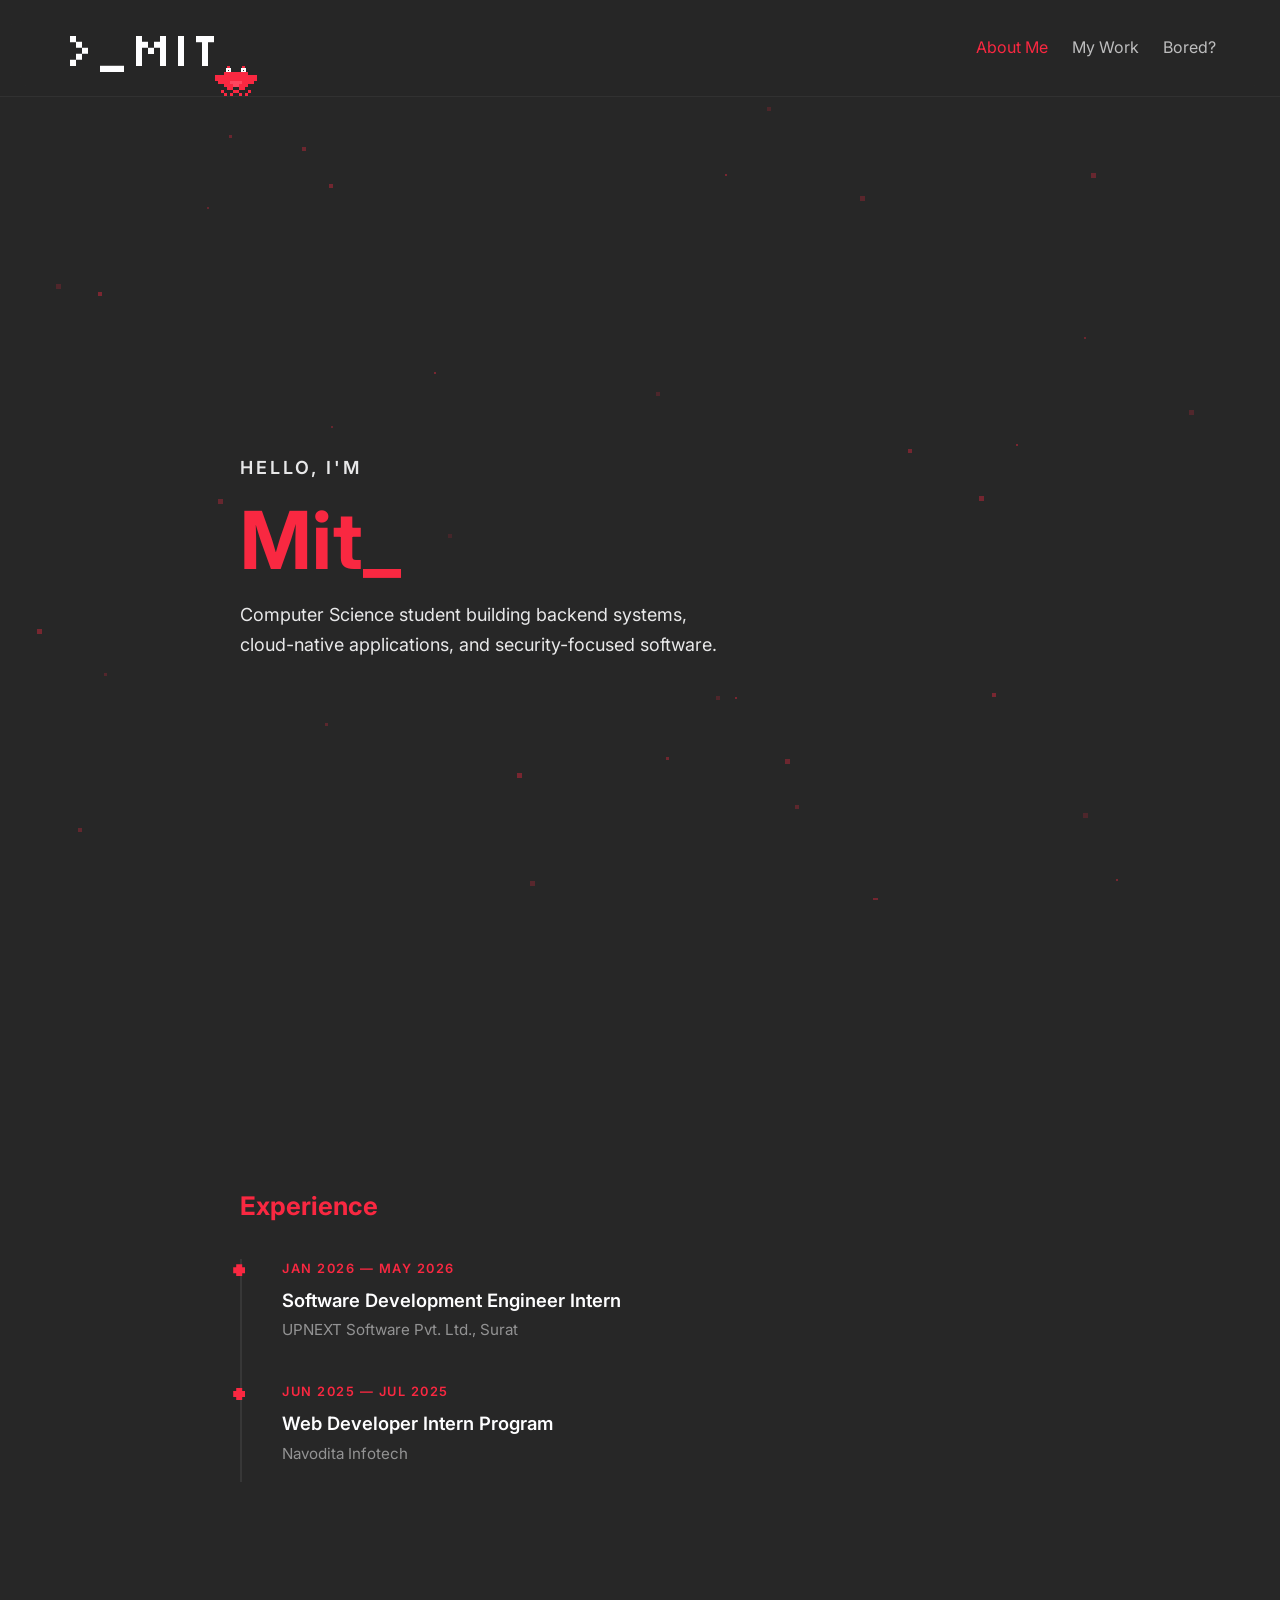
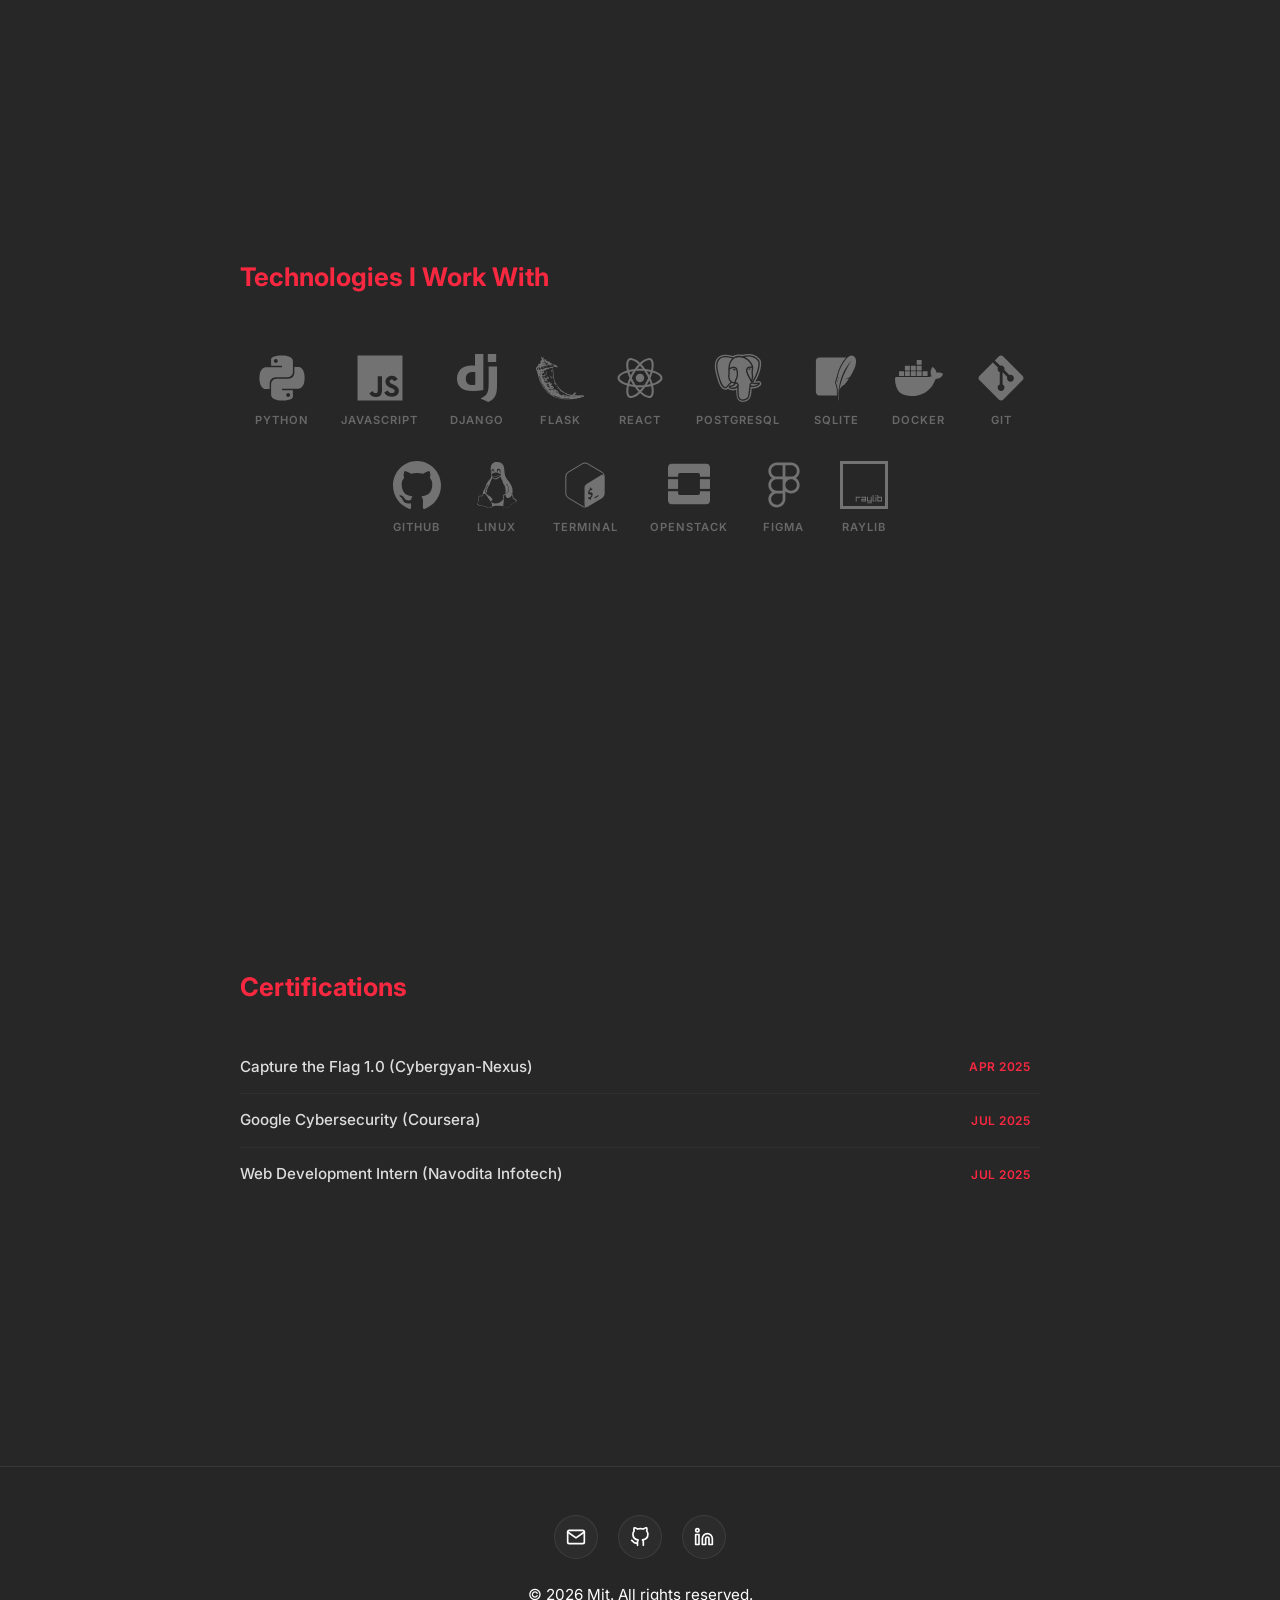
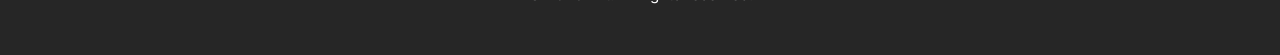
==== commit 10a61a45: "Add notfound page and loading status" ====
--- a/index.html
+++ b/index.html
@@ -12,6 +12,12 @@
 <body>
     <!-- Pixel particle canvas background -->
     <canvas id="pixel-canvas"></canvas>
+
+    <!-- Loading Dolphin Overlay -->
+    <div id="loader-overlay" class="loader-overlay">
+        <div class="pixel-dolphin"></div>
+        <div class="loader-text">LOADING...</div>
+    </div>
 
     <div id="header-placeholder"></div>
 
--- a/style.css
+++ b/style.css
@@ -662,12 +662,10 @@
     transition: border-color 0.4s ease, box-shadow 0.4s ease;
     min-height: auto;
     /* Pixelated stepped border via clip-path */
-    clip-path: polygon(
-        0% 8px, 8px 8px, 8px 0%,
-        calc(100% - 8px) 0%, calc(100% - 8px) 8px, 100% 8px,
-        100% calc(100% - 8px), calc(100% - 8px) calc(100% - 8px), calc(100% - 8px) 100%,
-        8px 100%, 8px calc(100% - 8px), 0% calc(100% - 8px)
-    );
+    clip-path: polygon(0% 8px, 8px 8px, 8px 0%,
+            calc(100% - 8px) 0%, calc(100% - 8px) 8px, 100% 8px,
+            100% calc(100% - 8px), calc(100% - 8px) calc(100% - 8px), calc(100% - 8px) 100%,
+            8px 100%, 8px calc(100% - 8px), 0% calc(100% - 8px));
 }
 
 .project-card:hover {
@@ -720,12 +718,10 @@
     transition: all 0.3s ease;
     text-decoration: none;
     /* Pixelated button shape */
-    clip-path: polygon(
-        0% 4px, 4px 4px, 4px 0%,
-        calc(100% - 4px) 0%, calc(100% - 4px) 4px, 100% 4px,
-        100% calc(100% - 4px), calc(100% - 4px) calc(100% - 4px), calc(100% - 4px) 100%,
-        4px 100%, 4px calc(100% - 4px), 0% calc(100% - 4px)
-    );
+    clip-path: polygon(0% 4px, 4px 4px, 4px 0%,
+            calc(100% - 4px) 0%, calc(100% - 4px) 4px, 100% 4px,
+            100% calc(100% - 4px), calc(100% - 4px) calc(100% - 4px), calc(100% - 4px) 100%,
+            4px 100%, 4px calc(100% - 4px), 0% calc(100% - 4px));
     background: rgba(254, 254, 255, 0.03);
 }
 
@@ -754,12 +750,10 @@
     opacity: 0.7;
     transition: all 0.3s ease;
     /* Tiny pixel corners */
-    clip-path: polygon(
-        0% 3px, 3px 3px, 3px 0%,
-        calc(100% - 3px) 0%, calc(100% - 3px) 3px, 100% 3px,
-        100% calc(100% - 3px), calc(100% - 3px) calc(100% - 3px), calc(100% - 3px) 100%,
-        3px 100%, 3px calc(100% - 3px), 0% calc(100% - 3px)
-    );
+    clip-path: polygon(0% 3px, 3px 3px, 3px 0%,
+            calc(100% - 3px) 0%, calc(100% - 3px) 3px, 100% 3px,
+            100% calc(100% - 3px), calc(100% - 3px) calc(100% - 3px), calc(100% - 3px) 100%,
+            3px 100%, 3px calc(100% - 3px), 0% calc(100% - 3px));
 }
 
 .project-tech-tag:hover {
@@ -1342,9 +1336,17 @@
 }
 
 @keyframes tilePop {
-    0% { transform: scale(0); }
-    50% { transform: scale(1.1); }
-    100% { transform: scale(1); }
+    0% {
+        transform: scale(0);
+    }
+
+    50% {
+        transform: scale(1.1);
+    }
+
+    100% {
+        transform: scale(1);
+    }
 }
 
 /* ============================
@@ -1675,4 +1677,233 @@
         height: 28px;
         font-size: 0.75rem;
     }
+}
+
+/* ============================
+   Loading Dolphin Overlay
+   ============================ */
+.loader-overlay {
+    position: fixed;
+    top: 0;
+    left: 0;
+    width: 100%;
+    height: 100%;
+    background-color: rgba(18, 18, 18, 0.85);
+    display: flex;
+    flex-direction: column;
+    justify-content: center;
+    align-items: center;
+    z-index: 9999;
+    backdrop-filter: blur(4px);
+    transition: opacity 0.25s ease, visibility 0.25s ease;
+    opacity: 0;
+    visibility: hidden;
+}
+
+.loader-overlay.show {
+    opacity: 1;
+    visibility: visible;
+}
+
+.pixel-dolphin {
+    width: 96px;
+    height: 64px;
+    background-color: var(--primary-color);
+    -webkit-mask-image: url('assets/icons/dolphin.svg');
+    -webkit-mask-size: contain;
+    -webkit-mask-repeat: no-repeat;
+    -webkit-mask-position: center;
+    mask-image: url('assets/icons/dolphin.svg');
+    mask-size: contain;
+    mask-repeat: no-repeat;
+    mask-position: center;
+    animation: dolphinLeap 1.2s infinite ease-in-out;
+}
+
+.loader-text {
+    margin-top: 1.5rem;
+    font-family: 'Silkscreen', sans-serif;
+    font-size: 1rem;
+    color: var(--primary-color);
+    letter-spacing: 2px;
+    animation: loaderPulse 1.2s infinite alternate;
+}
+
+@keyframes dolphinLeap {
+    0% {
+        transform: translateY(15px) rotate(-15deg) scaleX(1);
+    }
+
+    50% {
+        transform: translateY(-20px) rotate(15deg) scaleX(1.1);
+    }
+
+    100% {
+        transform: translateY(15px) rotate(-15deg) scaleX(1);
+    }
+}
+
+@keyframes loaderPulse {
+    0% {
+        opacity: 0.4;
+    }
+
+    100% {
+        opacity: 1;
+    }
+}
+
+/* ============================
+   404 Page (Octopus)
+   ============================ */
+.notfound-page {
+    min-height: 80vh;
+    display: flex;
+    justify-content: center;
+    align-items: center;
+    text-align: center;
+    padding: 2rem;
+}
+
+.notfound-container {
+    max-width: 600px;
+    display: flex;
+    flex-direction: column;
+    align-items: center;
+    gap: 1.5rem;
+}
+
+.octopus-character-wrapper {
+    position: relative;
+    margin-top: 3rem;
+    margin-bottom: 2rem;
+    display: flex;
+    flex-direction: column;
+    align-items: center;
+}
+
+.octopus-character {
+    width: 80px;
+    height: 80px;
+    background-color: var(--primary-color);
+    -webkit-mask-image: url('assets/icons/octopus.svg');
+    -webkit-mask-size: contain;
+    -webkit-mask-repeat: no-repeat;
+    -webkit-mask-position: center;
+    mask-image: url('assets/icons/octopus.svg');
+    mask-size: contain;
+    mask-repeat: no-repeat;
+    mask-position: center;
+    animation: octopusFloat 2s infinite ease-in-out;
+}
+
+.speech-bubble {
+    position: absolute;
+    top: -55px;
+    background: #272727;
+    border: 3px solid var(--primary-color);
+    padding: 6px 12px;
+    border-radius: 4px;
+    font-family: 'Silkscreen', sans-serif;
+    font-size: 0.8rem;
+    color: var(--primary-color);
+    box-shadow: 4px 4px 0 var(--primary-color);
+    animation: bubbleBounce 2s infinite ease-in-out;
+}
+
+.speech-bubble p {
+    color: var(--primary-color);
+    margin: 0;
+    opacity: 1;
+}
+
+.speech-bubble::after {
+    content: '';
+    position: absolute;
+    bottom: -12px;
+    left: 50%;
+    transform: translateX(-50%);
+    border-width: 6px;
+    border-style: solid;
+    border-color: #272727 transparent transparent transparent;
+}
+
+.speech-bubble::before {
+    content: '';
+    position: absolute;
+    bottom: -18px;
+    left: 50%;
+    transform: translateX(-50%);
+    border-width: 8px;
+    border-style: solid;
+    border-color: var(--primary-color) transparent transparent transparent;
+    z-index: -1;
+}
+
+.notfound-links-container {
+    margin-top: 2rem;
+    width: 100%;
+}
+
+.notfound-links-container h3 {
+    font-family: 'Silkscreen', sans-serif;
+    font-size: 1rem;
+    margin-bottom: 1.5rem;
+    color: #FEFEFF;
+}
+
+.notfound-actions {
+    display: flex;
+    justify-content: center;
+    gap: 1.5rem;
+    flex-wrap: wrap;
+}
+
+.retro-btn {
+    font-family: 'Silkscreen', sans-serif;
+    font-size: 0.9rem;
+    color: var(--primary-color);
+    background: transparent;
+    border: 2px solid var(--primary-color);
+    padding: 0.6rem 1.2rem;
+    text-decoration: none;
+    text-transform: uppercase;
+    transition: all 0.2s ease;
+    cursor: pointer;
+    box-shadow: 4px 4px 0 var(--primary-color);
+}
+
+.retro-btn:hover {
+    color: #121212;
+    background: var(--primary-color);
+    transform: translate(2px, 2px);
+    box-shadow: 2px 2px 0 var(--primary-color);
+}
+
+@keyframes octopusFloat {
+    0% {
+        transform: translateY(0) scaleY(1);
+    }
+
+    50% {
+        transform: translateY(-10px) scaleY(0.95);
+    }
+
+    100% {
+        transform: translateY(0) scaleY(1);
+    }
+}
+
+@keyframes bubbleBounce {
+    0% {
+        transform: translateY(0);
+    }
+
+    50% {
+        transform: translateY(-5px);
+    }
+
+    100% {
+        transform: translateY(0);
+    }
 }
